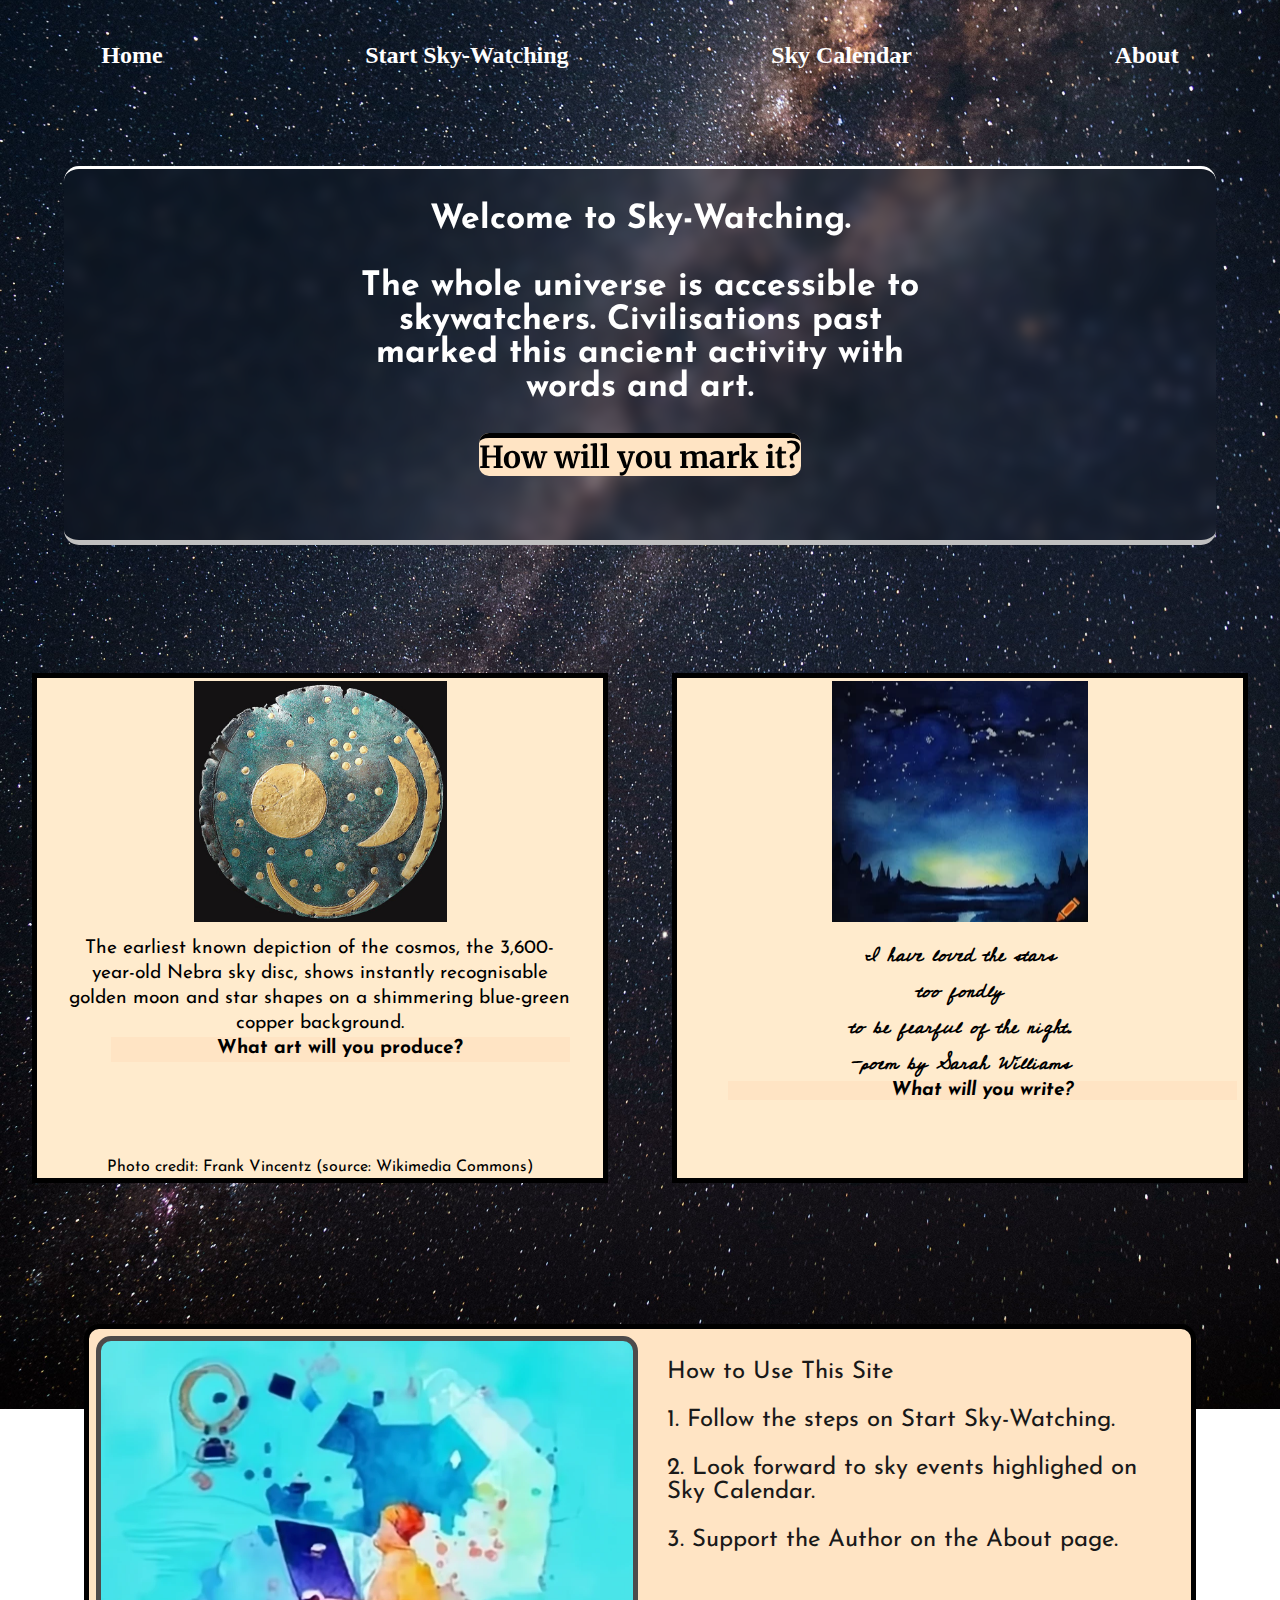
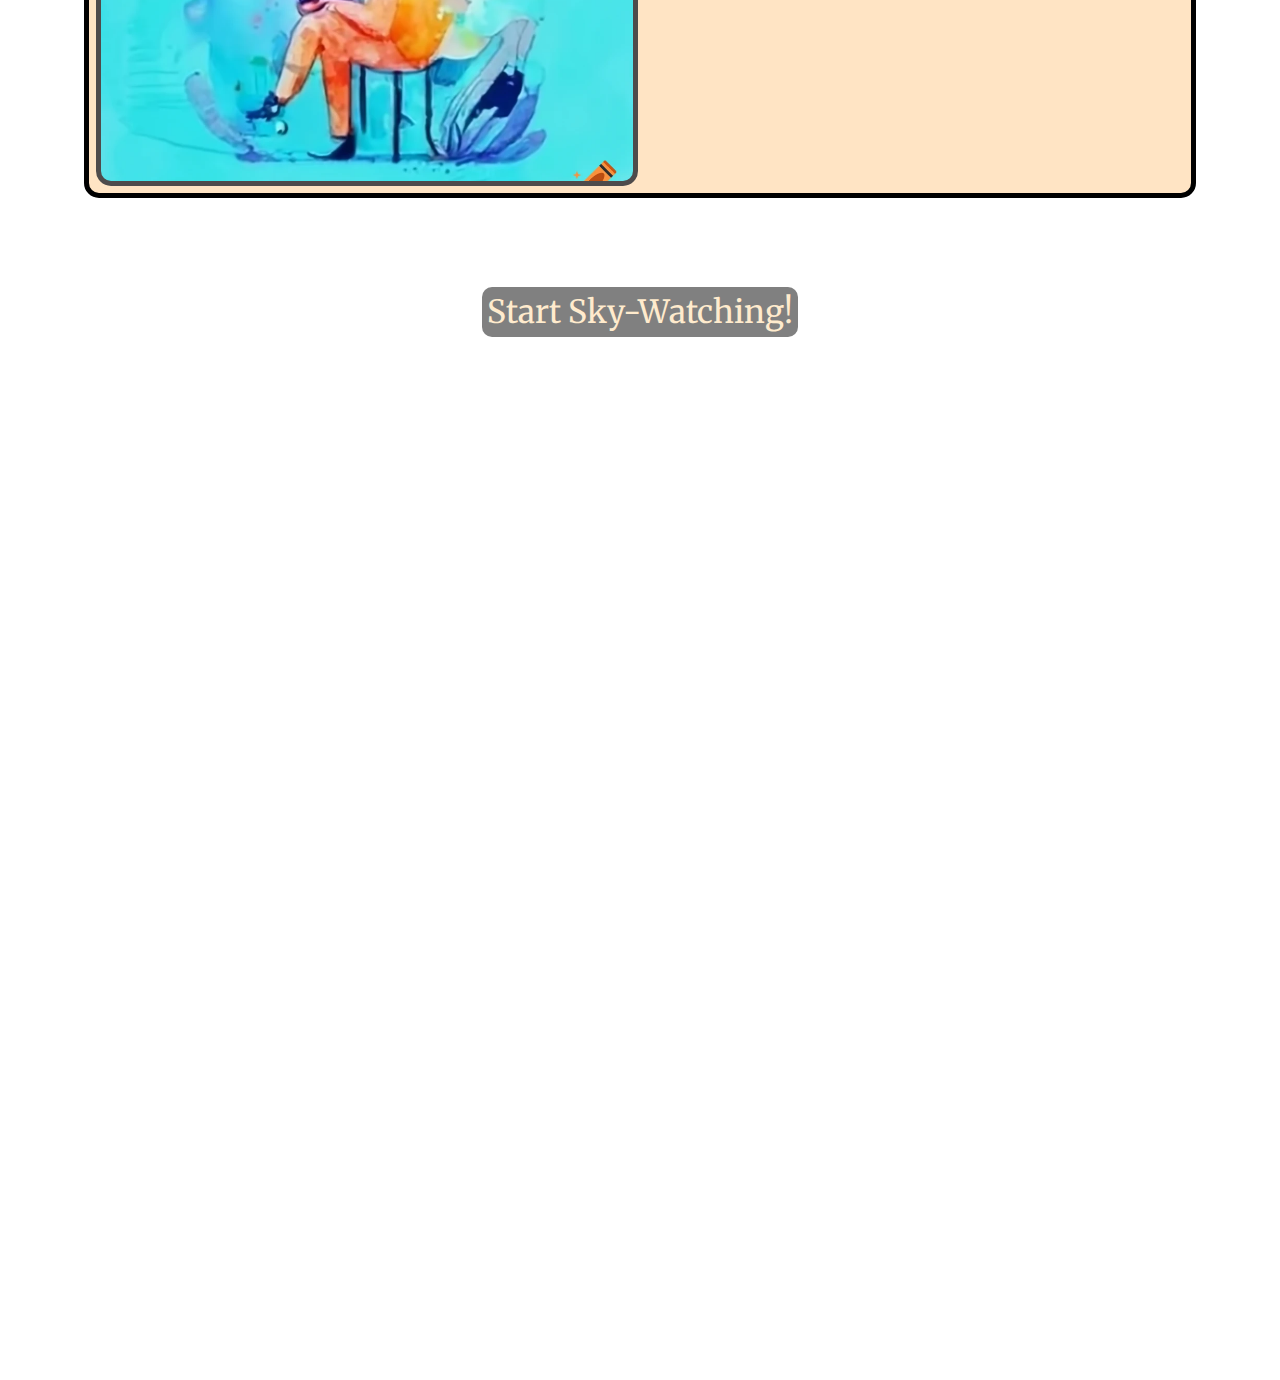
==== index.html @ 55a8a492 "Styled the homepage even further" ====
<!DOCTYPE html>
<html lang="en">
<head>
  <meta charset="utf-8">
  <meta name="viewport" content="width=device-width, initial-scale=1.0">
  <title>2559612: Start Sky-Watching</title>
  <link rel="stylesheet" href="css/styles.css">
</head>
<body id="home">
  <!-- This is the menu icon on mobile layout that can expand to the menu  -->
  <div id="menuToggler">&#8801;</div>
  <nav id="menu">
    <a href="index.html">Home</a>
    <a href="start-skywatching.html">Start Sky-Watching</a>
    <a href="sky-calendar.html">Sky Calendar</a>
    <a href="about.html">About</a>
  </nav>

  <div id="banner">
  <p id="welcome">Welcome to Sky-Watching. </p>
  <p>The whole universe is accessible to skywatchers. Civilisations past marked this 
    ancient activity with words and art. </p>
  <a id="banner_end">How will you mark it?</a>
  </div>

<div id="motivation">
  <div id="art">
    <div id="art_pic">
    </div>
    <div id="art_text">
      <a>The earliest known depiction of the cosmos, the 3,600-year-old Nebra sky disc,
         shows instantly recognisable golden moon and star shapes on a shimmering blue-green copper background.</a>
      <a id="art_motivation">What art will you produce? </a>
      <a id="art_caption">Photo credit: Frank Vincentz (source: Wikimedia Commons)</a>
    </div>
  </div>

  <div id="poem">
    <div id="poem_pic">
    </div>
    <div id="poem_text">
      <a>I have loved the stars </a>
      <a> too fondly </a>
      <a>to be fearful of the night. </a>
      <a> -poem by Sarah Williams </a>
      <a id="poem_motivation"> What will you write? </a>
    </div>
  </div>
</div>

  <div id="website_use">
    <div id="website_use_pic">
    </div>
    <div id="website_use_text">
      <p>How to Use This Site</p>
      <p>1. Follow the steps on Start Sky-Watching.</p>
      <p>2. Look forward to sky events highlighed on Sky Calendar. </p>
      <p>3. Support the Author on the About page.</p>
    </div>
  </div>

  <div id="homepage_action">
    <div id="homepage_action_box">
      <a href="start-skywatching.html">Start Sky-Watching!</a>
    </div>
  </div>

  <div class="slideshow">
    <div class="slide">
      <p>Darkly, deeply, beautifully blue - the sky. -George Byron Gordon
      </p>
    </div>
    <div class="slide">
      <p> To look at the night sky is to look into the past: we are looking at stars, 
        not as they are now, but as they were thousands, perhaps even millions of years ago.
      - Louise MacNeice </p>
    </div>
    <div class="slide">
      <p> To fly up to the sky and watch the earth is beautiful;
        to fly down to the earth and see it is even more beautiful! -Mehmet Murat Idan</p>
    </div>
  </div>
  <!-- <footer>
    <nav id="footer">
      <a>Author: N. Amin</a>
      <a href="mailto:nusa2559612@gmail.com">Email: nusa2559612@gmail.com</a>
    </nav>
  </footer> -->
  <script src="js/scripts.js"></script>
</body>

</html>
---- css/styles.css ----
@import url('https://fonts.googleapis.com/css2?family=Merriweather:ital,wght@0,300;0,400;0,700;0,900;1,300;1,400;1,700;1,900&display=swap');
@import url('https://fonts.googleapis.com/css2?family=Kode+Mono:wght@400..700&family=Merriweather:ital,wght@0,300;0,400;0,700;0,900;1,300;1,400;1,700;1,900&display=swap');
@import url('https://fonts.googleapis.com/css2?family=Cedarville+Cursive&family=Kode+Mono:wght@400..700&family=Merriweather:ital,wght@0,300;0,400;0,700;0,900;1,300;1,400;1,700;1,900&display=swap');
@import url('https://fonts.googleapis.com/css2?family=Cedarville+Cursive&family=Josefin+Sans:ital,wght@0,100..700;1,100..700&family=Kode+Mono:wght@400..700&family=Merriweather:ital,wght@0,300;0,400;0,700;0,900;1,300;1,400;1,700;1,900&display=swap');
@import url('https://fonts.googleapis.com/css2?family=Cedarville+Cursive&family=Fredoka:wght@300..700&family=Josefin+Sans:ital,wght@0,100..700;1,100..700&family=Kode+Mono:wght@400..700&family=Merriweather:ital,wght@0,300;0,400;0,700;0,900;1,300;1,400;1,700;1,900&display=swap');
/* MOBILE AND GLOBAL STYLES */

/* applies to screens smaller than 500px (first breakpoint) */
/* and above unless overwritten below */
/* Thanks to Pexels Phillippe Don and Noah Buscher for their pictures */

/* MOBILE Layout */

/* QUESTIONS: Spacing: Two spcaebars or a tab? */
/* any shortcut to indent properly? */
/* Do we need to use the API? */
/* Are there marks for user-input? */
/* Debugging: the same code one after another works */

body {
	margin: 0;
	}

#home {
	background: url('../images/pexels-philippe-donn-1257860.jpg') no-repeat center center fixed;
	opacity: 1;
	background-size: cover;
	background-position: center;
}

#start-skywatching{
	background: url('../images/noah-buscher-PSnkh76C-Z8-unsplash.jpg') no-repeat center center fixed;
	opacity: 1;
	background-size: cover;
	background-position: center;
}

#sky-calendar{
	background: url('../images/kayle-kaupanger-RdtpmPGXtA8-unsplash.jpg') no-repeat center center fixed;
	opacity: 1;
	background-size: cover;
	background-position: center;
}

#about {
	/* When the linear gradient is removed, the picture covers */
	/* background: linear-gradient(rgba(0, 0, 0, 0.7), rgba(0, 0, 0, 0.3)), url("../images/simon-abrams-k_T9Zj3SE8k-unsplash.jpg") ;	 */
	background: url('../images/simon-abrams-k_T9Zj3SE8k-unsplash.jpg') no-repeat center center fixed;
	background-repeat: no-repeat;
	background-position: center;
	background-size: cover;
	/* why is it not covering? */

}

#about-content, #sky-watching-content {
  display: flex;
  flex: 3;
  flex-direction: column;
  box-sizing: border-box;
  /* only for designing purposes */
  border: 2px solid grey;
  gap: 2em;
  width: 100%;
  margin-top: 3%;
  padding: 5%;
  color:beige;
  text-wrap: wrap;
  font-size: small;
}

#step1, #step2, #step3 {
	display: flex;
	flex-direction: column;
	width: 80%;
	height: 200px;
	margin: 0 auto;
	border: 3px solid grey;
	border-radius: 15%;
	box-sizing: border-box;
	font: 0.35rem "Merriweather", serif;
	text-align: start;
	/* why isn't the text aligning left? */
}

#step1pic, #step2pic, #step3pic {
	display: flex;
	width: 80%;
	height: 200px;
	margin: 0 auto;
	background-color: beige;
    background-size: cover; 
    background-position: bottom;
	border: 5px solid black;
	border-radius: 15%;
	box-sizing: border-box;

}

#step1pic {
	height: 60%;
	background-image: url("../images/look-at-the-sky.jpg");
}

#step2pic {
	height: 60%;
	background-image: url("../images/clouds.jpg");
}

#step3pic {
	height: 60%;
	background-position: top;
	background-image: url("../images/pexels-todd-trapani-1420440.jpg");
}



#skills {
  display: flex;
  flex-direction: column;
  width: 80%;
  height: 200px;
  margin: 0 auto;
  background-color: beige;
  background-image: linear-gradient(rgba(0, 0, 0, 0.7), rgba(0, 0, 0, 0.3)), url("../images/pexels-antoni-shkraba-4348405.jpg");
  background-size: cover; 
  background-position: center;
  border: 1px solid #ccc;
  border-radius: 15%;
  box-sizing: border-box;
}

#education {
  display: flex;
  flex-direction: column;
  width: 80%;
  height: 200px;
  margin: 0 auto;
  background-color: beige;
  background-image: url("../images/pexels-bo-ponomari-14720826.jpg");
  background-size: cover; 
  background-position: center;
  border: 1px solid #ccc;
  border-radius: 15%;
  box-sizing: border-box;
  word-break: break-all;
}

#contact {
  display: flex;
  flex-direction: column;
  width: 80%;
  height: 200px;
  margin: 0 auto;
  background-color: beige;
  background-image: linear-gradient(rgba(0, 0, 0, 0.7), rgba(0, 0, 0, 0.3)), url("../images/pexels-adrienn-1458283.jpg");
  /* background-image: url("../images/pexels-adrienn-1458283.jpg"); */
  background-size: cover;
  background-position: center;
  background-color: #ddd;
  border: 1px solid #ccc;
  border-radius: 15%;
  box-sizing: border-box;
}

#banner {
	top: 7%;
	width: 90%;
	margin: 20% auto;
	padding-bottom: 5%;
	font-family: "Josefin Sans", sans-serif;
	font-weight: 175;
	font-size: 0.5rem;
	color: white;
	text-align: center;
	opacity: 1;
	position: relative;
	box-sizing: border-box;
	border-top: 3px solid white;
	border-bottom: 5px solid silver;
	border-radius: 15px;
	backdrop-filter: blur(7px);
}

#banner a{
	font-size: 1.6rem;
	font-weight: bold;
	width: 80%;
	color:black;
	font-family: 'Merriweather', serif;
	background-color: bisque;
	box-sizing: border-box;
	border-top: 5px solid black;
	border-radius: 10px;
	text-align: center;
	vertical-align: middle;
}

#art, #poem {
	display: flex;
	flex-direction: column;
	width: 85%;
	height: 550px;
	margin: 10% auto;
	box-sizing: border-box;
	border: 5px solid black;
	border-radius: 10%;
	backdrop-filter: blur(5px);
	align-items: stretch;
	justify-content: center;
	
}

#art_pic, #poem_pic {
	display:flex;
	margin-top: 3px;
	width:100%;
	height:55%;
	background: url(../images/ancient-art.jpg);
	background-position: center;
	background-size: contain;
	background-repeat: no-repeat;
	/* why is this not working? */
	border-radius: 10px;
}

#poem_pic {
	background: url(../images/night-sky-watercolour.jpg);
	background-repeat: no-repeat;
	background-position: center;
}

#art_text {
	display:flex;
	flex-direction: column;
	width:90%;
	/* height:45%; */
	font-size: 1.5rem;
	margin: auto;
	color:bisque;
	text-align: left;
	line-height: 1.3;
	font-family: "Josefin Sans", sans-serif;	
	align-items: stretch;
	overflow-y:auto;
}

#poem_text {
	display:flex;
	flex-direction: column;
	width:90%;
	height:45%;
	margin: auto;
	color:bisque;
	font-style: italic;
	font-family: "Cedarville Cursive", cursive;
	font-weight: bolder;
	font-size: 1.75rem;
	text-align: center;
}

#art_motivation, #poem_motivation {
	background-color: bisque;
	width: 90%;
	margin: 0% 1% auto auto;
	color:black;
	font-weight:bold;
	font-family: "Josefin Sans", sans-serif;
	text-align: center;
}

#art_caption {
	font-size: smaller;
}

#website_use {
	display: flex;
	width: 85%;
	/* when using images, height should be in pixels */
	height: 450px;
	margin: 1% auto;
	box-sizing: border;
	border: 5px solid black;
	border-radius: 15px;
	background-color: bisque;
	padding: 7px;
	gap: 5px;
}

#website_use_pic {
	display:flex;
	width:50%;
	height:100%;
	background: url(../images/website-use.jpg);
	background-position: center;
	background-size: cover;
	background-repeat: no-repeat;
	box-sizing: border-box;
	border: 5px solid rgb(78, 75, 75);
	border-radius: 15px;
}

#website_use_text {
	width: 50%;
	height: 100%;
	font-family: "Josefin Sans", sans-serif;
	font-weight: light;
	color:rgb(25, 25, 25);
	font-size: 0.5rem;
	overflow: auto;
}

#homepage_action {
	display: flex;
	width: 100%;
	height: 100px;
	margin: 5% 0 0 0;
	box-sizing: border-box;
	border: 5px solid transparent;
	backdrop-filter: blur(3px);
	text-align: center;
	justify-content: center;
	justify-items: center;
	border-radius: 10px;
}

#homepage_action_box {
	justify-self: center;
	vertical-align: middle;
	height: fit-content;
	background-color: grey;
	padding: 5px;
	margin: auto;
	border-radius: 10px;
}

#homepage_action_box a {
	color:blanchedalmond;
	font-family: 'Merriweather', sans-serif;
	font-size: 2rem;
	text-decoration: double;
}




/* designing a specific element */
#menuToggler {
	position: absolute;
	top: 0.5rem;
	right: 0.5rem;
	background-color: silver;
	color: black;
	font-size: 3em;
	text-align: right;
	line-height: 1em;
	padding: 0 1rem;
	z-index: 1;
}

#menu {
	position: fixed;
    font-family: "Merriweather", serif;
	font-weight: 700;
	width: 100vw;
	height: 100vh;
	top: 0;
	display: flex;
	flex-direction: column;
	background-color: silver;
	opacity: 0;
	transform: translateX(100vw);
	cursor: pointer;
	transition: transform 0.4s, opacity 0.6s;
	z-index: 1;
}

#menu.open {
	transition: transform 0.4s, opacity 0.2s;
	transform: none;
	opacity: 1;
}

#menu a {
	font-size: 2em;
	text-decoration: none;
	padding: 0.5em 1em;
	color: black;
	text-align: center;
	flex-grow: 1;
	position: relative;
}

#menu a:hover {
	color: goldenrod;
	transform: scale(1,1);
	transition: all 0.3s ease-in-out;
}

p {
	padding: 0 1em;
	max-width: 600px;
	margin: 1em auto;
	line-height: 1em;
	font-size: 3em;
}

footer, #footer {
	display: flex;
	flex-direction: row;
	justify-content: center;
	opacity: 1;
	position: fixed;
	bottom: 0;
	left: 0;
	right: 0;
	height: 10%;
	background-color: grey;
	color: white;
	font-size: 0.7em;
	z-index: 3;
	border-radius: 50% 50% 0% 0%;
	display: flex;
}

#footer a {
	color: lightgray;
	padding: 2em;
	font-family: "Merriweather", serif;
	font-weight: 700;
	font-style: italic;
	text-align: bottom;
	font-size: large;
}

#footer a:hover {
	color: goldenrod;
	transform: scale(1,1);
	transition: all 0.3s ease-in-out;
}

/* TABLET AND DESKTOP STYLES */

@media screen and (min-width: 515px) {

   /* applies to screens wider than 514px */
  
   #about {
	  background-size: cover;
	  background-position: center;
   }

	#menuToggler {
		display: none;
	}

	#menu {
		display: flex;
		flex-direction: row;
		flex-grow: initial;
		border-radius: 20px;	
		transform: none;
		opacity: 1;
		height: auto;
		position: relative;
		gap: 0.1px;
		top: 30px;
		background: transparent;
	}	

	#menu a {
	color: white;
	padding: 1, 4;
	margin: 1, 4;
	font-family: Cochin;
	font-size: x-large;
	justify-content: center;
	text-align: center;
	}

	#banner {
	width: 90%;
	margin: 9% 5% auto;
	font-size: 0.7rem;
	font-weight: bold;
	}
	
	#banner a{
		font-size: 1.9rem;
	}

	#motivation {
		display: flex;
		flex-direction: row;
	}

	#art, #poem {
		flex-direction: column;
		border: 15px solic silver;
		border-radius: 0%;
		background-color: blanchedalmond;
		color: black;
		height: 510px;
		width: 45%;
		gap: 15px;
	}

	#art_pic, #poem_pic {
		align-items: center;
		width: 100%;
		height: 50%;
	}

	#art_text, #poem_text {
		color: black;
		width: 100%;
		height: 50%;
		justify-content: center;
		font-size: 1.2rem;
		/* how do I get the text to be centered when screen max size? */
	}

	#art_text {
		width: 90%;
		text-align: center;
	}

	#art_motivation{
		width: 90%;
	}

	#about-content, #sky-watching-content {
		display: flex;
		flex: 3;
		flex-direction: row;
		box-sizing: border-box;
		border: 1px solid white;
		justify-content: center;
		gap: 3%;
		width: 100%;
		margin-top: 30%;
		padding: 5%;
	}
	
	#skills {
	  flex-direction: row;
	  width: 30%;
	}
	
	#education {
	  flex-direction: row;
	  width: 30%;
	}
	
	#contact {
	  flex-direction: row;
	  width: 30%;
	}

}


.slideshow {
	width: 90%;
	height: 250px;
	/* top bottom right left */
	margin: 30% auto;
	overflow: hidden;
	position: relative;
	box-sizing: border-box;
	border: 5px solid white;
	font-family: "Merriweather", serif;
	font-size:0.6em;
	color:bisque;
	font-style: italic;
	text-align: center;
	backdrop-filter: blur(1px);
  }
  
  .slide {
	width: 100%;
	height: 100%;
	position: absolute;
	animation: slideShow 12s infinite;
	opacity: 0;
	box-sizing: border-box;
	border: 1px solid white;

  }
  
  .slide:nth-child(1) {
	animation-delay: 0s;
  }
  
  .slide:nth-child(2) {
	animation-delay: 4s;
  }
  
  .slide:nth-child(3) {
	animation-delay: 8s;
  }

  .slide:nth-child(4) {
	animation-delay: 12s;
  }
  
  @keyframes slideShow {
	0% { opacity: 0; }
	8% { opacity: 1; }
	33% { opacity: 1; }
	41% { opacity: 0; }
	100% { opacity: 0; }
  }
  
  button {
	margin: 10px;
	padding: 10px;
	font-size: 16px;
  }
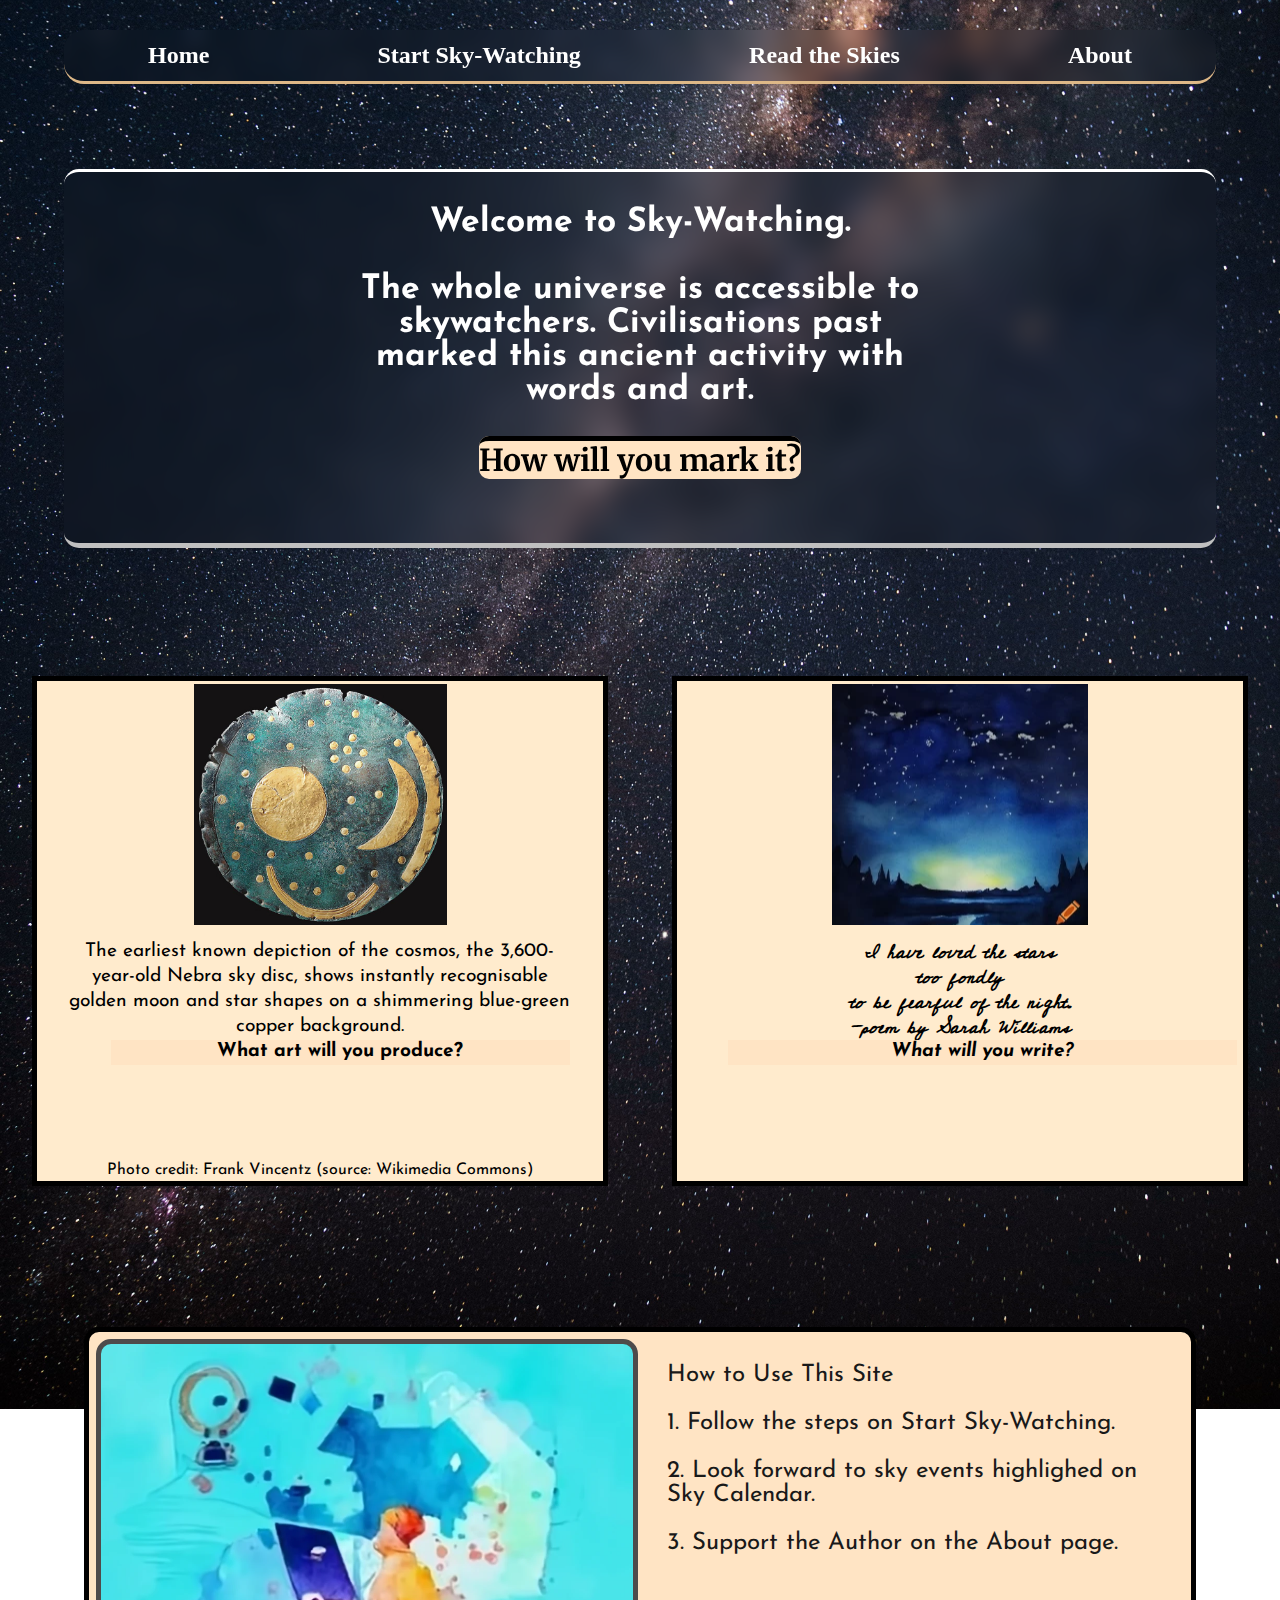
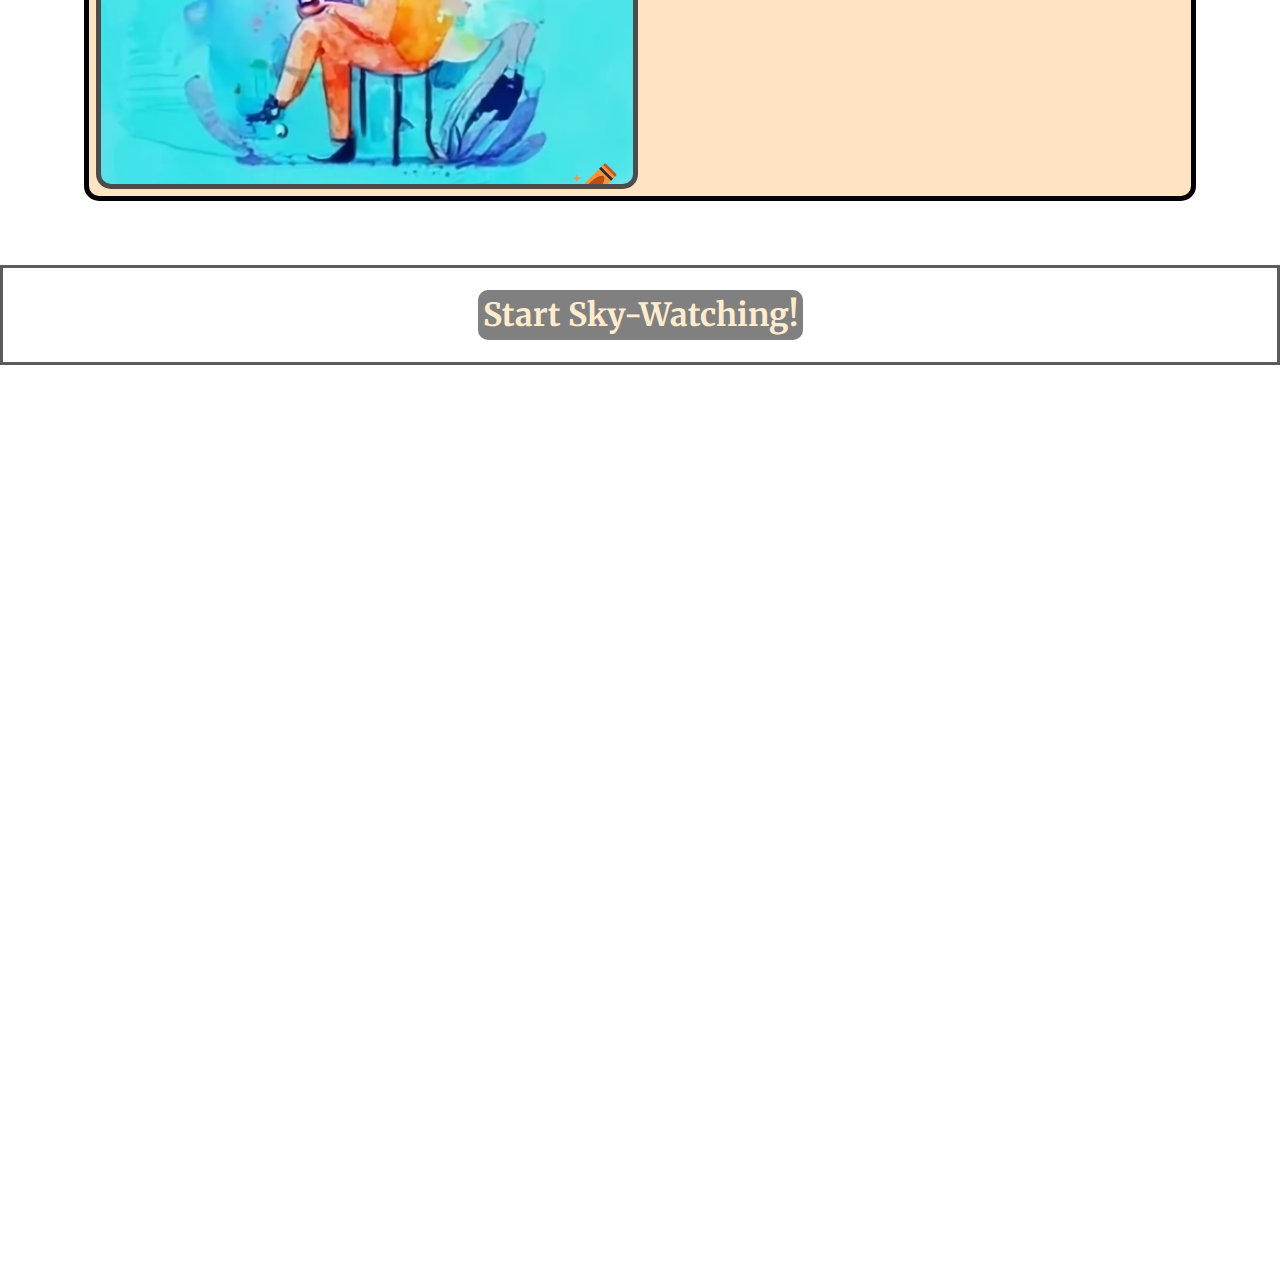
==== commit 0d71b276: "Corrected slideshows, changed page name" ====
--- a/index.html
+++ b/index.html
@@ -11,8 +11,8 @@
   <div id="menuToggler">&#8801;</div>
   <nav id="menu">
     <a href="index.html">Home</a>
-    <a href="start-skywatching.html">Start Sky-Watching</a>
-    <a href="sky-calendar.html">Sky Calendar</a>
+    <a href="start_skywatching.html">Start Sky-Watching</a>
+    <a href="read_the_skies.html">Read the Skies</a>
     <a href="about.html">About</a>
   </nav>
 
@@ -61,7 +61,7 @@
 
   <div id="homepage_action">
     <div id="homepage_action_box">
-      <a href="start-skywatching.html">Start Sky-Watching!</a>
+      <a href="start_skywatching.html">Start Sky-Watching!</a>
     </div>
   </div>
 
--- a/css/styles.css
+++ b/css/styles.css
@@ -7,12 +7,10 @@
 
 /* applies to screens smaller than 500px (first breakpoint) */
 /* and above unless overwritten below */
-/* Thanks to Pexels Phillippe Don and Noah Buscher for their pictures */
+/* Thanks to Pexels Phillippe Don and Noah Buscher for their pictures . . . and more */
 
 /* MOBILE Layout */
 
-/* QUESTIONS: Spacing: Two spcaebars or a tab? */
-/* any shortcut to indent properly? */
 /* Do we need to use the API? */
 /* Are there marks for user-input? */
 /* Debugging: the same code one after another works */
@@ -28,15 +26,15 @@
 	background-position: center;
 }
 
-#start-skywatching{
+#start_skywatching{
 	background: url('../images/noah-buscher-PSnkh76C-Z8-unsplash.jpg') no-repeat center center fixed;
 	opacity: 1;
 	background-size: cover;
 	background-position: center;
 }
 
-#sky-calendar{
-	background: url('../images/kayle-kaupanger-RdtpmPGXtA8-unsplash.jpg') no-repeat center center fixed;
+#read_the_skies{
+	background: url('../images/noah-buscher-PSnkh76C-Z8-unsplash.jpg') no-repeat center center fixed;
 	opacity: 1;
 	background-size: cover;
 	background-position: center;
@@ -69,98 +67,54 @@
   font-size: small;
 }
 
-#step1, #step2, #step3 {
+#art, #poem, #step_1, #step_2, #step_3 {
 	display: flex;
 	flex-direction: column;
+	width: 85%;
+	height: 550px;
+	margin: 10% auto;
+	box-sizing: border-box;
+	border: 5px solid black;
+	border-radius: 0%;
+	backdrop-filter: blur(5px);
+	align-items: stretch;
+	justify-content: center;
+}
+
+#art, #poem {
+	background-color: bisque;
+}
+
+#step_1, #step_2, #step_3 {
+	/* background-color: 	rgb(56, 83, 93); */
+	backdrop-filter: blur(7px);
+}
+
+#step_1_pic, #step_2_pic, #step_3_pic {
+	display: flex;
 	width: 80%;
 	height: 200px;
-	margin: 0 auto;
-	border: 3px solid grey;
-	border-radius: 15%;
-	box-sizing: border-box;
-	font: 0.35rem "Merriweather", serif;
-	text-align: start;
-	/* why isn't the text aligning left? */
-}
-
-#step1pic, #step2pic, #step3pic {
-	display: flex;
-	width: 80%;
-	height: 200px;
-	margin: 0 auto;
+	margin: auto;
+	/* in case image does not load */
 	background-color: beige;
     background-size: cover; 
-    background-position: bottom;
+	background-repeat: no-repeat;
 	border: 5px solid black;
 	border-radius: 15%;
 	box-sizing: border-box;
-
-}
-
-#step1pic {
-	height: 60%;
+	background-position: top;
+}
+
+#step_1_pic {
 	background-image: url("../images/look-at-the-sky.jpg");
 }
 
-#step2pic {
-	height: 60%;
+#step_2_pic {
 	background-image: url("../images/clouds.jpg");
 }
 
-#step3pic {
-	height: 60%;
-	background-position: top;
+#step_3_pic {
 	background-image: url("../images/pexels-todd-trapani-1420440.jpg");
-}
-
-
-
-#skills {
-  display: flex;
-  flex-direction: column;
-  width: 80%;
-  height: 200px;
-  margin: 0 auto;
-  background-color: beige;
-  background-image: linear-gradient(rgba(0, 0, 0, 0.7), rgba(0, 0, 0, 0.3)), url("../images/pexels-antoni-shkraba-4348405.jpg");
-  background-size: cover; 
-  background-position: center;
-  border: 1px solid #ccc;
-  border-radius: 15%;
-  box-sizing: border-box;
-}
-
-#education {
-  display: flex;
-  flex-direction: column;
-  width: 80%;
-  height: 200px;
-  margin: 0 auto;
-  background-color: beige;
-  background-image: url("../images/pexels-bo-ponomari-14720826.jpg");
-  background-size: cover; 
-  background-position: center;
-  border: 1px solid #ccc;
-  border-radius: 15%;
-  box-sizing: border-box;
-  word-break: break-all;
-}
-
-#contact {
-  display: flex;
-  flex-direction: column;
-  width: 80%;
-  height: 200px;
-  margin: 0 auto;
-  background-color: beige;
-  background-image: linear-gradient(rgba(0, 0, 0, 0.7), rgba(0, 0, 0, 0.3)), url("../images/pexels-adrienn-1458283.jpg");
-  /* background-image: url("../images/pexels-adrienn-1458283.jpg"); */
-  background-size: cover;
-  background-position: center;
-  background-color: #ddd;
-  border: 1px solid #ccc;
-  border-radius: 15%;
-  box-sizing: border-box;
 }
 
 #banner {
@@ -179,7 +133,7 @@
 	border-top: 3px solid white;
 	border-bottom: 5px solid silver;
 	border-radius: 15px;
-	backdrop-filter: blur(7px);
+	backdrop-filter: blur(13px);
 }
 
 #banner a{
@@ -196,26 +150,11 @@
 	vertical-align: middle;
 }
 
-#art, #poem {
-	display: flex;
-	flex-direction: column;
-	width: 85%;
-	height: 550px;
-	margin: 10% auto;
-	box-sizing: border-box;
-	border: 5px solid black;
-	border-radius: 10%;
-	backdrop-filter: blur(5px);
-	align-items: stretch;
-	justify-content: center;
-	
-}
-
 #art_pic, #poem_pic {
 	display:flex;
 	margin-top: 3px;
 	width:100%;
-	height:55%;
+	height:200px;
 	background: url(../images/ancient-art.jpg);
 	background-position: center;
 	background-size: contain;
@@ -230,34 +169,32 @@
 	background-position: center;
 }
 
-#art_text {
+#art_text, #poem_text {
 	display:flex;
 	flex-direction: column;
-	width:90%;
-	/* height:45%; */
-	font-size: 1.5rem;
+	width:90%;	
 	margin: auto;
-	color:bisque;
+	color:black;
 	text-align: left;
 	line-height: 1.3;
-	font-family: "Josefin Sans", sans-serif;	
+	text-align: center;
 	align-items: stretch;
 	overflow-y:auto;
 }
 
+#art_text {
+	font-family: "Josefin Sans", sans-serif;	
+	font-size: 1.5rem;
+}
+
 #poem_text {
-	display:flex;
-	flex-direction: column;
-	width:90%;
-	height:45%;
-	margin: auto;
-	color:bisque;
+	font-family: "Cedarville Cursive", cursive;
+	height: 45%;
 	font-style: italic;
-	font-family: "Cedarville Cursive", cursive;
 	font-weight: bolder;
 	font-size: 1.75rem;
-	text-align: center;
-}
+}
+
 
 #art_motivation, #poem_motivation {
 	background-color: bisque;
@@ -271,6 +208,12 @@
 
 #art_caption {
 	font-size: smaller;
+}
+
+#step_1_text, #step_2_text, #step_3_text {
+	font-family: 'Josefin Sans', sans-serif;
+	font-size: 0.7rem;
+	font-weight: 179;
 }
 
 #website_use {
@@ -316,12 +259,12 @@
 	height: 100px;
 	margin: 5% 0 0 0;
 	box-sizing: border-box;
-	border: 5px solid transparent;
+	border: 3px solid rgb(94, 90, 90);
 	backdrop-filter: blur(3px);
 	text-align: center;
 	justify-content: center;
 	justify-items: center;
-	border-radius: 10px;
+	border-radius: 0px;
 }
 
 #homepage_action_box {
@@ -338,7 +281,15 @@
 	color:blanchedalmond;
 	font-family: 'Merriweather', sans-serif;
 	font-size: 2rem;
+    font-weight: bolder;
 	text-decoration: double;
+}
+
+#homepage_action_box a:hover {
+	-webkit-text-stroke: 2px black;
+	-webkit-text-fill-color: blanchedalmond;
+	transform: scale(1,2);
+	transition: all 0.3s ease-in-out;
 }
 
 
@@ -439,16 +390,262 @@
 	transition: all 0.3s ease-in-out;
 }
 
+#skills, #education, #contact {
+	display: flex;
+	flex-direction: column;
+	width: 80%;
+	height: 200px;
+	margin: 0 auto;
+	background-color: beige;
+	background-size: cover; 
+	background-position: center;
+	border: 1px solid #ccc;
+	border-radius: 15%;
+	box-sizing: border-box;
+	word-break: break-all;
+  }
+  
+  #skills {
+	  background-image: linear-gradient(rgba(0, 0, 0, 0.7), rgba(0, 0, 0, 0.3)), url("../images/pexels-antoni-shkraba-4348405.jpg");
+  }
+  
+  #education {
+	  background-image: url("../images/pexels-bo-ponomari-14720826.jpg");
+  }
+  
+  #contact {
+	background-image: linear-gradient(rgba(0, 0, 0, 0.7), rgba(0, 0, 0, 0.3)), url("../images/pexels-adrienn-1458283.jpg");
+	/* background-image: url("../images/pexels-adrienn-1458283.jpg"); */
+  }
+
+
+ .mySwiper {
+	min-width:100vh;
+	display: flex;
+	height: auto;
+	align-items: center;
+	justify-content: center;
+ }
+
+ .mySwiper p{
+	font-size: small;
+ }
+
+ .swiper-slide {
+	height: auto;
+	background: white;
+	border: 4px solid pink;
+	margin-bottom: 10px;
+	border-radius: 20px;
+	position: relative;
+ }
+
+ .swiper-content {
+	font-size: 30px;
+	color: white;
+	background: url(../images/ancient-art.jpg);
+ }
+
+
+
+/*  read the skies slideshows */
+
+#read_the_skies_slideshows {
+	display: flex;
+	flex: 2;
+	flex-direction: column;
+	height: auto;
+	box-sizing: border-box;
+	border: 1px solid white;
+	justify-content: center;
+	column-gap: 5px;
+	width: 100%;
+	margin-top: 0;
+	padding: 1%;
+}
+ .slideshow1-container, .slideshow2-container {
+	display: flex;
+	width: 80%;
+	padding-top: 15%;
+	min-height: 400px;
+	height:fit-content;
+	position: relative;
+	margin: auto;
+	top: 10vh;
+  }
+
+  .slideshow_img:hover {
+    z-index: 3;
+  }
+
+
+	/* make sure the nearest container is referenced */
+  .slideshow_img {
+	height: 100%;
+	width: 100%; 
+	object-fit: cover;
+	top: 0px;
+	position: absolute;
+	box-sizing: border-box;
+	border-radius: 15px;
+	border-top: 7px solid white;
+	border-bottom: 3px solid silver;
+	z-index: 1;
+  }
+
+  .mySlides, .mySlides2 {
+	display: none;
+	width: 100%;
+	}
+
+  .mySlides2 p{ 
+	font-size: small;
+	vertical-align: middle;}
+
+
+    /* Next & previous buttons */
+  .prev1, .next1, .prev2, .next2 {
+	cursor: pointer;
+	position: absolute;
+	top: 50%;
+	width: auto;
+	padding: 16px;
+	margin-top: -22px;
+	color: white;
+	font-weight: bold;
+	font-size: 18px;
+	transition: 0.6s ease;
+	border-radius: 0 3px 3px 0;
+	user-select: none;
+	z-index: 3;
+  }
+  
+  
+  /* Position the "next button" to the right */
+  .next1, .next2 {
+	right: 0;
+	border-radius: 3px 0 0 3px;
+  }
+  
+  /* On hover, add a black background color with a little bit see-through */
+  .prev1:hover, .prev2:hover, .next1:hover, .next2:hover {
+	background-color: rgba(0,0,0,0.8);
+  }
+  
+
+  .slideshow1_titletext, .slideshow2_titletext, .slideshow1_text, .slideshow2_text, .slideshow1_intro, .slideshow2_intro {
+	padding: 8px 12px;
+	position: absolute;
+	text-align: center;
+	font-family: 'Merriweather', serif;
+	text-align: left;
+	z-index: 2;
+	opacity: 1;
+  }
+
+  .slideshow1_titletext, .slideshow2_titletext, .slideshow1_intro, .slideshow2_intro {
+	width: 100%;
+  }
+
+  .slideshow1_text, .slideshow2_text {
+	width: auto;
+  }
+
+  .slideshow1_titletext, .slideshow2_titletext {
+	box-sizing: border-box;
+	backdrop-filter: blur(10px);
+
+  }
+
+  .slideshow1_text, .slideshow2_text {
+	box-sizing: border-box;
+	backdrop-filter: blur(10px);
+	text-wrap: balance;
+	bottom: 11px;
+	font-size: 17px;
+	font-style: italic;
+	font-weight: bold;
+  }
+
+  .slideshow1_text {
+	color: white;
+  }
+
+  .slideshow2_text {
+	color: black;
+  }
+
+  .slideshow1_intro, .slideshow2_intro {
+	text-align: center;
+	top: 40%;
+	font-weight: 100;
+	margin:auto;
+	font-size: 40px;
+  }
+
+  .slideshow2_intro {
+	color: black;
+	font-weight: bold;
+	box-sizing: border-box;
+	backdrop-filter: blur(10px);
+	text-wrap: balance;
+  }
+
+  .slideshow1_intro {
+	color: white;
+  }
+
+  .slideshow1_titletext, .slideshow2_titletext{
+	color: #f2f2f2;
+	text-align: center;
+	font-weight: 100;
+	top: 8px;
+	font-size: 30px;
+  }
+  
+  /* Number text (1/3 etc) */
+  .numbertext1, .numbertext2 {
+	font-size: 15px;
+	padding: 12px 12px;
+	position: absolute;
+	top: 0;
+	z-index: 3;
+  }
+
+  .numbertext1 {
+	color: white;
+  }
+
+  .numbertext2 {
+	color: black;
+  }
+
+  /* Fading animation */
+  .fade {
+	animation-name: fade;
+	animation-duration: 1.5s;
+  }
+  
+  @keyframes fade {
+	from {opacity: .4} 
+	to {opacity: 1}
+  }
+  
+
+
+
+
+
 /* TABLET AND DESKTOP STYLES */
 
 @media screen and (min-width: 515px) {
 
    /* applies to screens wider than 514px */
   
-   #about {
+    #about {
 	  background-size: cover;
 	  background-position: center;
-   }
+    }
 
 	#menuToggler {
 		display: none;
@@ -465,7 +662,12 @@
 		position: relative;
 		gap: 0.1px;
 		top: 30px;
+		box-sizing: border-box;
+		border-bottom: 3px solid burlywood;
 		background: transparent;
+		backdrop-filter: blur(10px);
+		width: 90%;
+		margin: auto;
 	}	
 
 	#menu a {
@@ -529,6 +731,37 @@
 		width: 90%;
 	}
 
+	/* read the skies page */
+
+	#read_the_skies_slideshows {
+		display: flex;
+		flex: 2;
+		flex-direction: row;
+		height: auto;
+		box-sizing: border-box;
+		border: 1px solid white;
+		justify-content: center;
+		row-gap: 2.5%;
+		width: 100%;
+		margin-top: 0;
+		padding: 1%;
+	}
+
+
+	.slideshow1_intro, .slideshow2_intro {
+		font-size: 60px;
+	}
+
+
+	.slideshow1_titletext, .slideshow2_titletext {
+		font-size: 40px;
+		top: 7%;
+	}
+
+	.slideshow1_text, .slideshow2_text {
+		font-size: 20px;
+	}
+
 	#about-content, #sky-watching-content {
 		display: flex;
 		flex: 3;
@@ -538,7 +771,7 @@
 		justify-content: center;
 		gap: 3%;
 		width: 100%;
-		margin-top: 30%;
+		margin-top: 00%;
 		padding: 5%;
 	}
 	
@@ -560,7 +793,7 @@
 }
 
 
-.slideshow {
+.slideshow1 {
 	width: 90%;
 	height: 250px;
 	/* top bottom right left */
@@ -581,7 +814,7 @@
 	width: 100%;
 	height: 100%;
 	position: absolute;
-	animation: slideShow 12s infinite;
+	animation: slideshow1 12s infinite;
 	opacity: 0;
 	box-sizing: border-box;
 	border: 1px solid white;
@@ -604,7 +837,7 @@
 	animation-delay: 12s;
   }
   
-  @keyframes slideShow {
+  @keyframes slideshow1 {
 	0% { opacity: 0; }
 	8% { opacity: 1; }
 	33% { opacity: 1; }
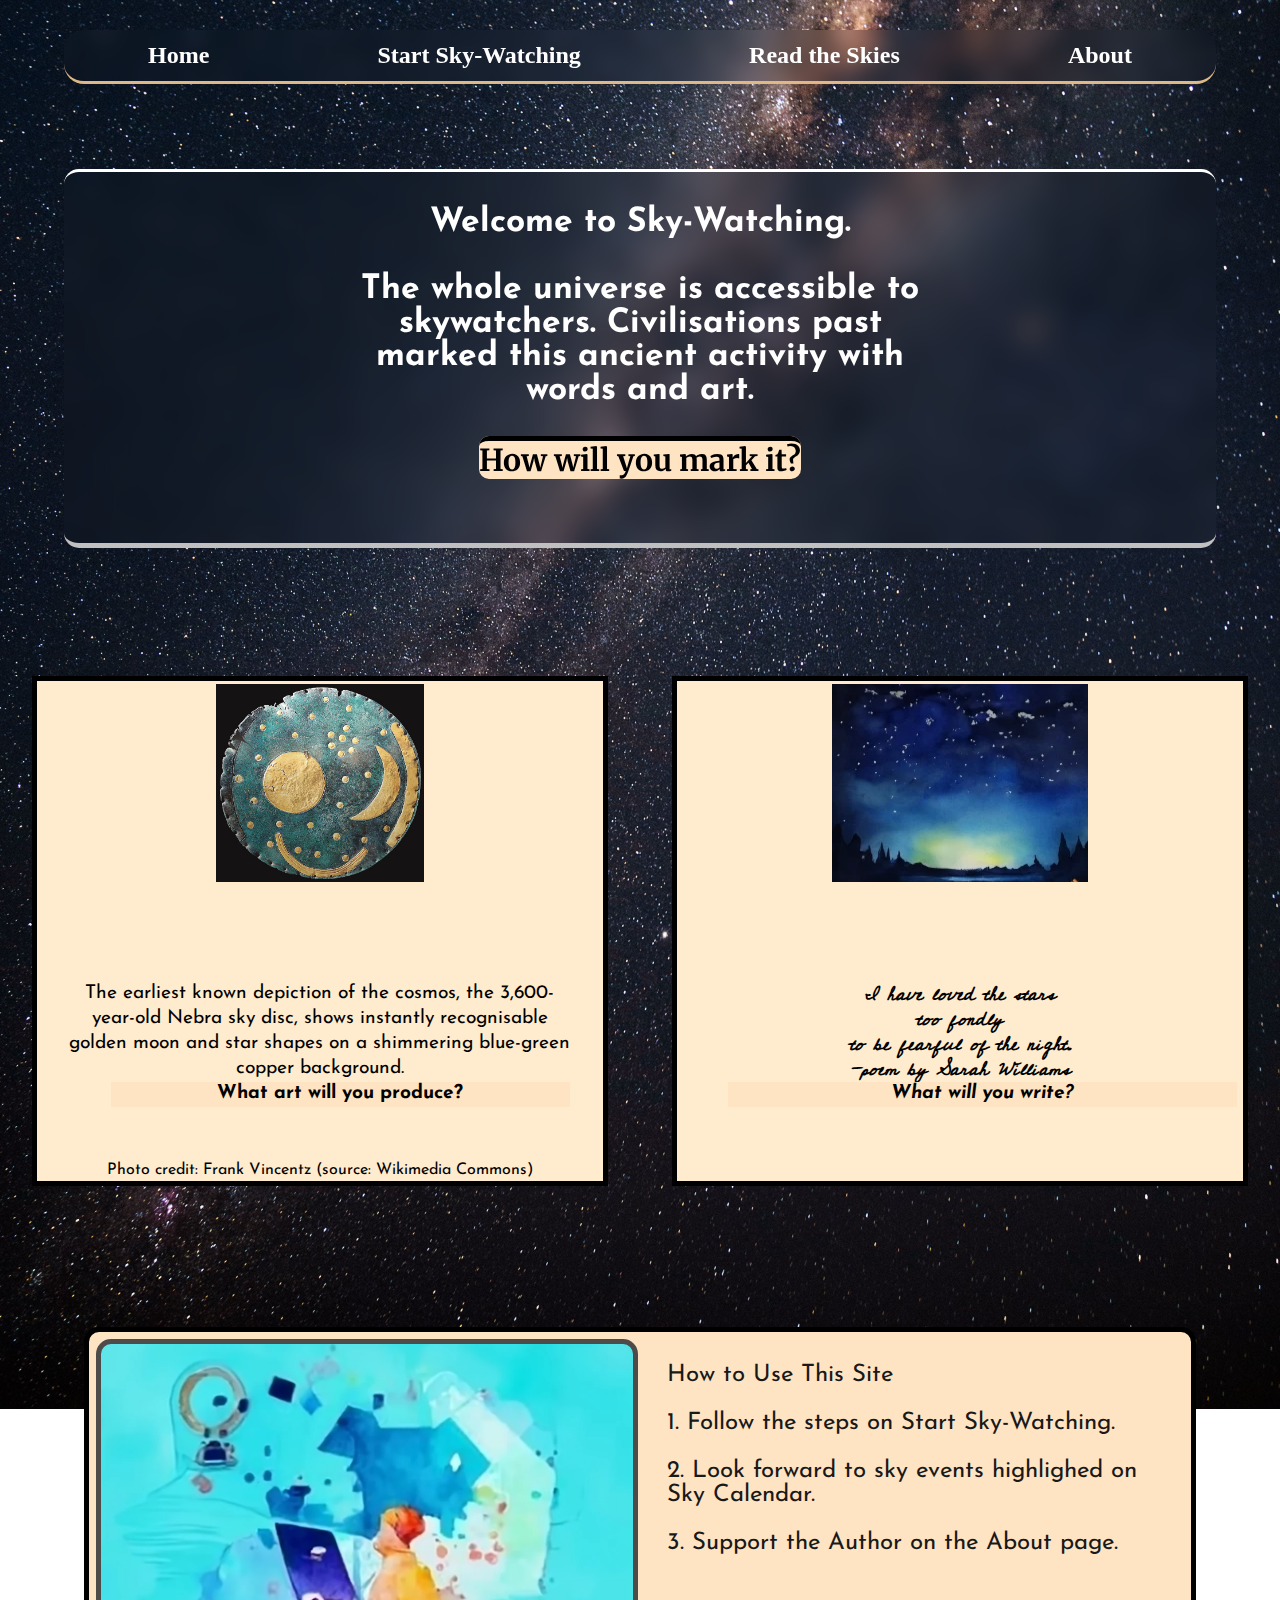
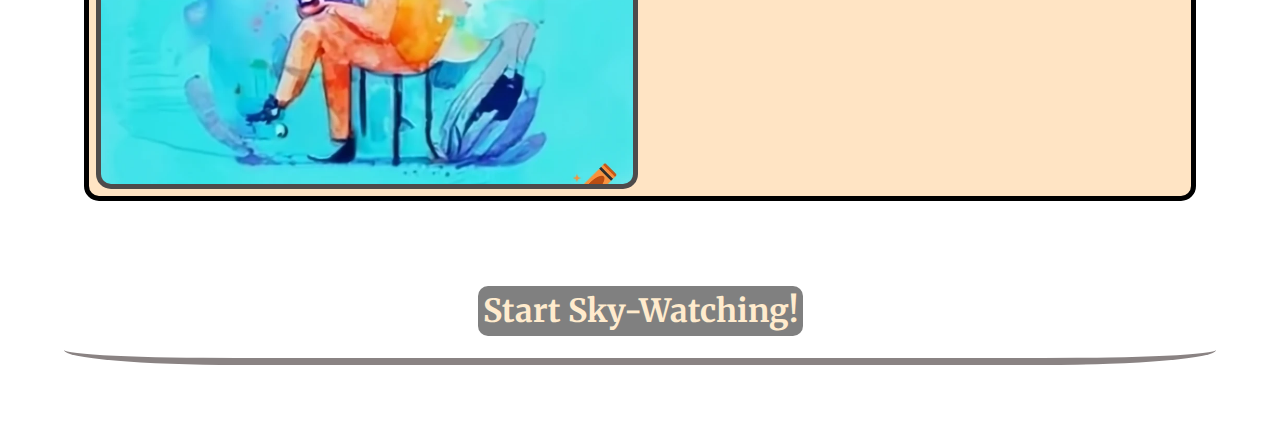
==== commit 8971da08: "Making code more consistent" ====
--- a/index.html
+++ b/index.html
@@ -65,21 +65,6 @@
     </div>
   </div>
 
-  <div class="slideshow">
-    <div class="slide">
-      <p>Darkly, deeply, beautifully blue - the sky. -George Byron Gordon
-      </p>
-    </div>
-    <div class="slide">
-      <p> To look at the night sky is to look into the past: we are looking at stars, 
-        not as they are now, but as they were thousands, perhaps even millions of years ago.
-      - Louise MacNeice </p>
-    </div>
-    <div class="slide">
-      <p> To fly up to the sky and watch the earth is beautiful;
-        to fly down to the earth and see it is even more beautiful! -Mehmet Murat Idan</p>
-    </div>
-  </div>
   <!-- <footer>
     <nav id="footer">
       <a>Author: N. Amin</a>
--- a/css/styles.css
+++ b/css/styles.css
@@ -255,17 +255,20 @@
 
 #homepage_action {
 	display: flex;
-	width: 100%;
+	width: 90%;
+	bottom: 3%;
 	height: 100px;
-	margin: 5% 0 0 0;
-	box-sizing: border-box;
-	border: 3px solid rgb(94, 90, 90);
+	margin: 5% auto 5% auto;
+	box-sizing: border-box;
+	border-bottom: 7px solid rgb(138, 131, 131);
 	backdrop-filter: blur(3px);
 	text-align: center;
 	justify-content: center;
 	justify-items: center;
-	border-radius: 0px;
-}
+	border-radius: 15%;
+}
+
+/* rgb(94, 90, 90); */
 
 #homepage_action_box {
 	justify-self: center;
@@ -286,7 +289,7 @@
 }
 
 #homepage_action_box a:hover {
-	-webkit-text-stroke: 2px black;
+	-webkit-text-stroke: 2px grey;
 	-webkit-text-fill-color: blanchedalmond;
 	transform: scale(1,2);
 	transition: all 0.3s ease-in-out;
@@ -446,10 +449,7 @@
 	background: url(../images/ancient-art.jpg);
  }
 
-
-
 /*  read the skies slideshows */
-
 #read_the_skies_slideshows {
 	display: flex;
 	flex: 2;
@@ -463,7 +463,8 @@
 	margin-top: 0;
 	padding: 1%;
 }
- .slideshow1-container, .slideshow2-container {
+
+ .slideshow31_container, .slideshow32_container {
 	display: flex;
 	width: 80%;
 	padding-top: 15%;
@@ -474,37 +475,18 @@
 	top: 10vh;
   }
 
-  .slideshow_img:hover {
-    z-index: 3;
-  }
-
-
-	/* make sure the nearest container is referenced */
-  .slideshow_img {
-	height: 100%;
-	width: 100%; 
-	object-fit: cover;
-	top: 0px;
-	position: absolute;
-	box-sizing: border-box;
-	border-radius: 15px;
-	border-top: 7px solid white;
-	border-bottom: 3px solid silver;
-	z-index: 1;
-  }
-
-  .mySlides, .mySlides2 {
+  .mySlides31, .mySlides32 {
 	display: none;
 	width: 100%;
 	}
 
-  .mySlides2 p{ 
+  .mySlides32 p{ 
 	font-size: small;
 	vertical-align: middle;}
 
 
     /* Next & previous buttons */
-  .prev1, .next1, .prev2, .next2 {
+  .prev31, .next31, .prev32, .next32 {
 	cursor: pointer;
 	position: absolute;
 	top: 50%;
@@ -520,20 +502,38 @@
 	z-index: 3;
   }
   
-  
   /* Position the "next button" to the right */
-  .next1, .next2 {
+  .next31, .next32 {
 	right: 0;
 	border-radius: 3px 0 0 3px;
   }
   
   /* On hover, add a black background color with a little bit see-through */
-  .prev1:hover, .prev2:hover, .next1:hover, .next2:hover {
+  .prev31:hover, .prev32:hover, .next31:hover, .next32:hover {
 	background-color: rgba(0,0,0,0.8);
   }
   
 
-  .slideshow1_titletext, .slideshow2_titletext, .slideshow1_text, .slideshow2_text, .slideshow1_intro, .slideshow2_intro {
+  .slideshow31_img:hover, .slideshow32_img:hover {
+    z-index: 3;
+  }
+
+
+	/* make sure the nearest container is referenced */
+  .slideshow31_img, .slideshow32_img {
+	height: 100%;
+	width: 100%; 
+	object-fit: cover;
+	top: 0px;
+	position: absolute;
+	box-sizing: border-box;
+	border-radius: 15px;
+	border-top: 7px solid white;
+	border-bottom: 3px solid silver;
+	z-index: 1;
+  }
+
+  .slideshow31_intro, .slideshow32_intro, .slideshow31_titletext, .slideshow32_titletext, .slideshow31_text, .slideshow32_text {
 	padding: 8px 12px;
 	position: absolute;
 	text-align: center;
@@ -543,21 +543,12 @@
 	opacity: 1;
   }
 
-  .slideshow1_titletext, .slideshow2_titletext, .slideshow1_intro, .slideshow2_intro {
+  .slideshow31_titletext, .slideshow32_titletext, .slideshow31_intro, .slideshow32_intro {
 	width: 100%;
   }
 
-  .slideshow1_text, .slideshow2_text {
+  .slideshow31_text, .slideshow32_text {
 	width: auto;
-  }
-
-  .slideshow1_titletext, .slideshow2_titletext {
-	box-sizing: border-box;
-	backdrop-filter: blur(10px);
-
-  }
-
-  .slideshow1_text, .slideshow2_text {
 	box-sizing: border-box;
 	backdrop-filter: blur(10px);
 	text-wrap: balance;
@@ -567,15 +558,25 @@
 	font-weight: bold;
   }
 
-  .slideshow1_text {
+  .slideshow31_text {
 	color: white;
   }
 
-  .slideshow2_text {
+  .slideshow32_text {
 	color: black;
   }
 
-  .slideshow1_intro, .slideshow2_intro {
+  .slideshow31_titletext, .slideshow32_titletext {
+	box-sizing: border-box;
+	backdrop-filter: blur(10px);
+	color: #f2f2f2;
+	text-align: center;
+	font-weight: 100;
+	top: 8px;
+	font-size: 30px;
+  }
+
+  .slideshow31_intro, .slideshow32_intro {
 	text-align: center;
 	top: 40%;
 	font-weight: 100;
@@ -583,7 +584,7 @@
 	font-size: 40px;
   }
 
-  .slideshow2_intro {
+  .slideshow32_intro {
 	color: black;
 	font-weight: bold;
 	box-sizing: border-box;
@@ -591,20 +592,12 @@
 	text-wrap: balance;
   }
 
-  .slideshow1_intro {
+  .slideshow31_intro {
 	color: white;
   }
-
-  .slideshow1_titletext, .slideshow2_titletext{
-	color: #f2f2f2;
-	text-align: center;
-	font-weight: 100;
-	top: 8px;
-	font-size: 30px;
-  }
   
   /* Number text (1/3 etc) */
-  .numbertext1, .numbertext2 {
+  .numbertext31, .numbertext32 {
 	font-size: 15px;
 	padding: 12px 12px;
 	position: absolute;
@@ -612,11 +605,11 @@
 	z-index: 3;
   }
 
-  .numbertext1 {
+  .numbertext31 {
 	color: white;
   }
 
-  .numbertext2 {
+  .numbertext32 {
 	color: black;
   }
 
@@ -715,6 +708,7 @@
 
 	#art_text, #poem_text {
 		color: black;
+		padding-top: 15%;
 		width: 100%;
 		height: 50%;
 		justify-content: center;
@@ -748,17 +742,17 @@
 	}
 
 
-	.slideshow1_intro, .slideshow2_intro {
+	.slideshow31_intro, .slideshow32_intro {
 		font-size: 60px;
 	}
 
 
-	.slideshow1_titletext, .slideshow2_titletext {
+	.slideshow31_titletext, .slideshow32_titletext {
 		font-size: 40px;
 		top: 7%;
 	}
 
-	.slideshow1_text, .slideshow2_text {
+	.slideshow31_text, .slideshow32_text {
 		font-size: 20px;
 	}
 
@@ -793,7 +787,7 @@
 }
 
 
-.slideshow1 {
+.slideshow21_container {
 	width: 90%;
 	height: 250px;
 	/* top bottom right left */
@@ -820,33 +814,4 @@
 	border: 1px solid white;
 
   }
-  
-  .slide:nth-child(1) {
-	animation-delay: 0s;
-  }
-  
-  .slide:nth-child(2) {
-	animation-delay: 4s;
-  }
-  
-  .slide:nth-child(3) {
-	animation-delay: 8s;
-  }
-
-  .slide:nth-child(4) {
-	animation-delay: 12s;
-  }
-  
-  @keyframes slideshow1 {
-	0% { opacity: 0; }
-	8% { opacity: 1; }
-	33% { opacity: 1; }
-	41% { opacity: 0; }
-	100% { opacity: 0; }
-  }
-  
-  button {
-	margin: 10px;
-	padding: 10px;
-	font-size: 16px;
-  }
+  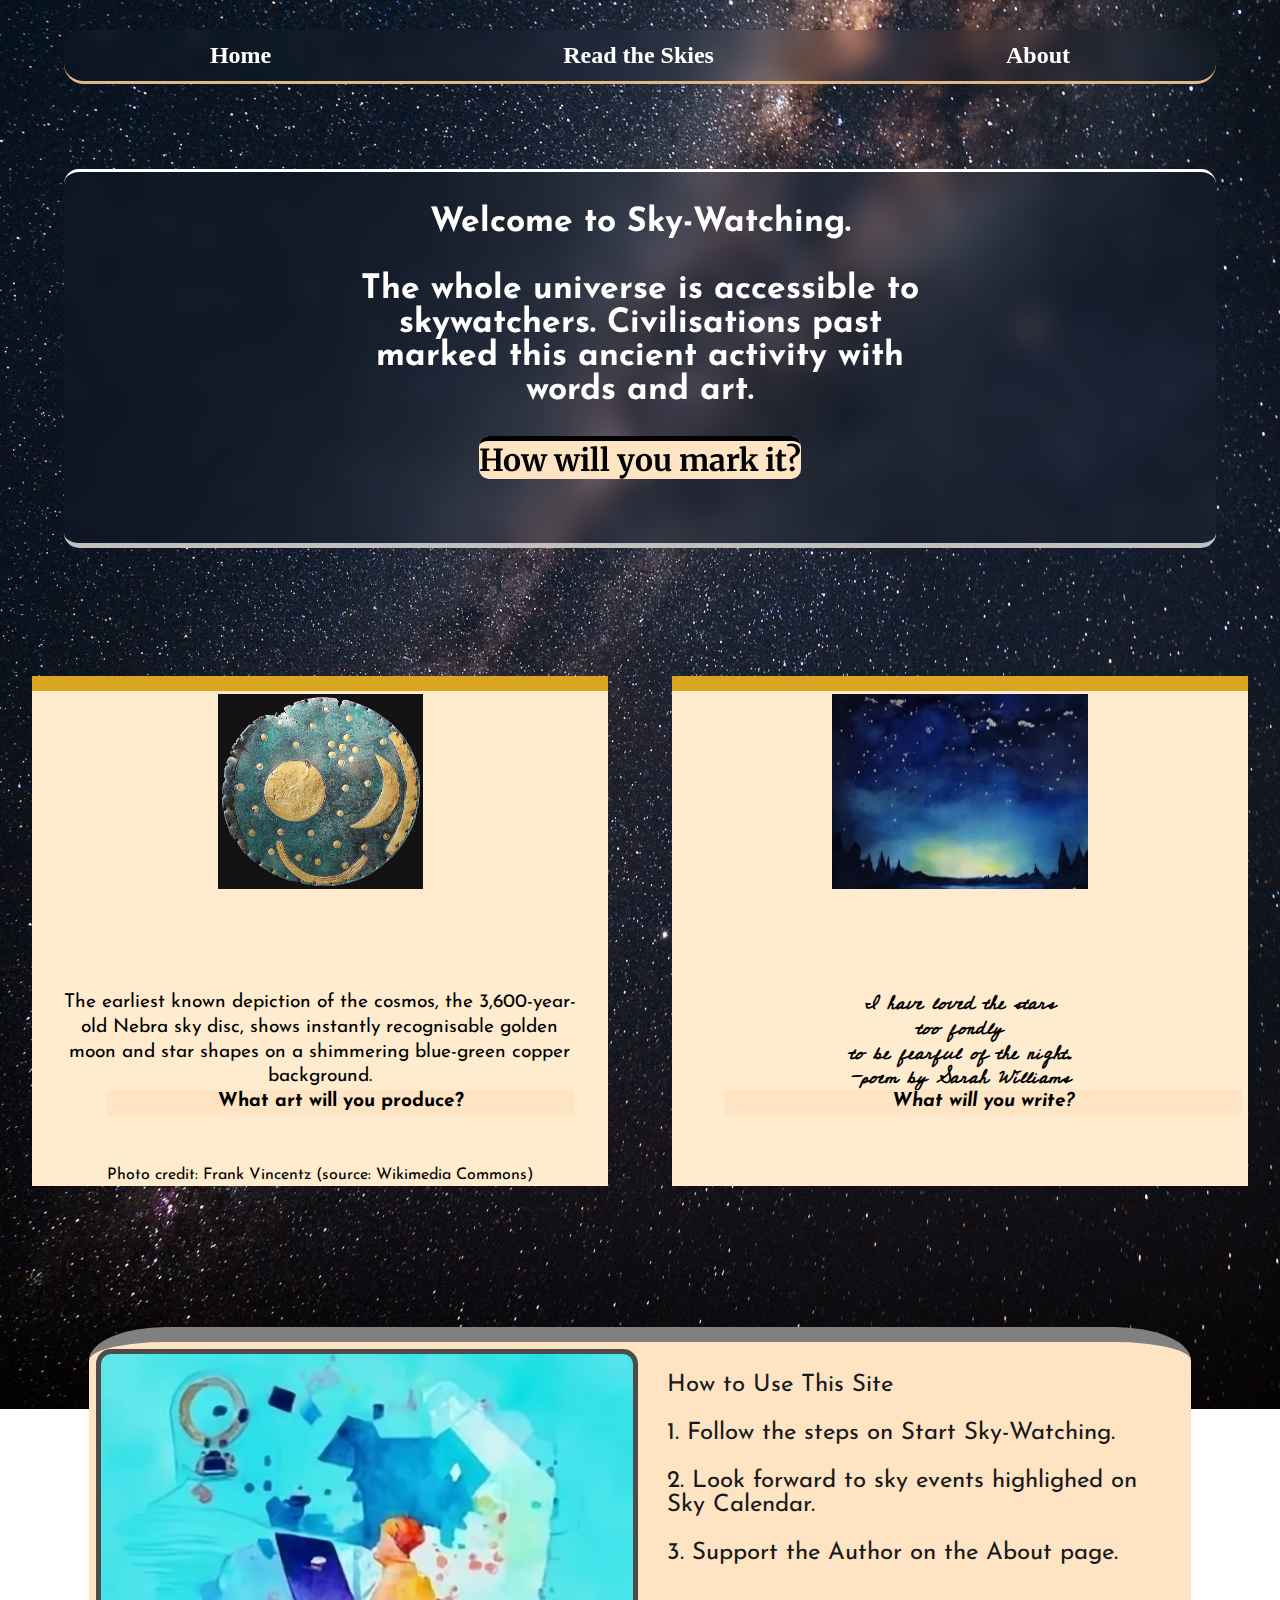
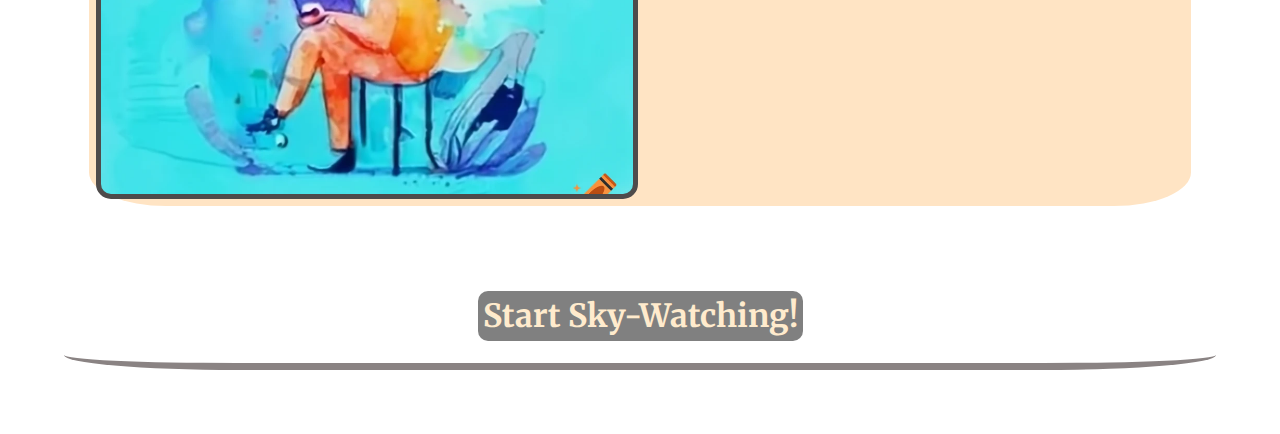
==== commit 0114f3dd: "Automatic Slideshow Not Rendering, trying Multiple Slideshows on Multiple Pages." ====
--- a/index.html
+++ b/index.html
@@ -11,7 +11,6 @@
   <div id="menuToggler">&#8801;</div>
   <nav id="menu">
     <a href="index.html">Home</a>
-    <a href="start_skywatching.html">Start Sky-Watching</a>
     <a href="read_the_skies.html">Read the Skies</a>
     <a href="about.html">About</a>
   </nav>
@@ -61,7 +60,7 @@
 
   <div id="homepage_action">
     <div id="homepage_action_box">
-      <a href="start_skywatching.html">Start Sky-Watching!</a>
+      <a href="read_the_skies.html">Start Sky-Watching!</a>
     </div>
   </div>
 
--- a/css/styles.css
+++ b/css/styles.css
@@ -21,13 +21,6 @@
 
 #home {
 	background: url('../images/pexels-philippe-donn-1257860.jpg') no-repeat center center fixed;
-	opacity: 1;
-	background-size: cover;
-	background-position: center;
-}
-
-#start_skywatching{
-	background: url('../images/noah-buscher-PSnkh76C-Z8-unsplash.jpg') no-repeat center center fixed;
 	opacity: 1;
 	background-size: cover;
 	background-position: center;
@@ -51,7 +44,7 @@
 
 }
 
-#about-content, #sky-watching-content {
+#about-content {
   display: flex;
   flex: 3;
   flex-direction: column;
@@ -67,55 +60,20 @@
   font-size: small;
 }
 
-#art, #poem, #step_1, #step_2, #step_3 {
+#art, #poem {
 	display: flex;
 	flex-direction: column;
 	width: 85%;
 	height: 550px;
 	margin: 10% auto;
 	box-sizing: border-box;
-	border: 5px solid black;
-	border-radius: 0%;
-	backdrop-filter: blur(5px);
+	border-top: 15px solid goldenrod;
+	border-radius: 7%;
 	align-items: stretch;
 	justify-content: center;
-}
-
-#art, #poem {
 	background-color: bisque;
 }
 
-#step_1, #step_2, #step_3 {
-	/* background-color: 	rgb(56, 83, 93); */
-	backdrop-filter: blur(7px);
-}
-
-#step_1_pic, #step_2_pic, #step_3_pic {
-	display: flex;
-	width: 80%;
-	height: 200px;
-	margin: auto;
-	/* in case image does not load */
-	background-color: beige;
-    background-size: cover; 
-	background-repeat: no-repeat;
-	border: 5px solid black;
-	border-radius: 15%;
-	box-sizing: border-box;
-	background-position: top;
-}
-
-#step_1_pic {
-	background-image: url("../images/look-at-the-sky.jpg");
-}
-
-#step_2_pic {
-	background-image: url("../images/clouds.jpg");
-}
-
-#step_3_pic {
-	background-image: url("../images/pexels-todd-trapani-1420440.jpg");
-}
 
 #banner {
 	top: 7%;
@@ -159,8 +117,6 @@
 	background-position: center;
 	background-size: contain;
 	background-repeat: no-repeat;
-	/* why is this not working? */
-	border-radius: 10px;
 }
 
 #poem_pic {
@@ -210,12 +166,6 @@
 	font-size: smaller;
 }
 
-#step_1_text, #step_2_text, #step_3_text {
-	font-family: 'Josefin Sans', sans-serif;
-	font-size: 0.7rem;
-	font-weight: 179;
-}
-
 #website_use {
 	display: flex;
 	width: 85%;
@@ -223,8 +173,8 @@
 	height: 450px;
 	margin: 1% auto;
 	box-sizing: border;
-	border: 5px solid black;
-	border-radius: 15px;
+	border-top: 15px solid grey;
+	border-radius: 7%;
 	background-color: bisque;
 	padding: 7px;
 	gap: 5px;
@@ -450,21 +400,22 @@
  }
 
 /*  read the skies slideshows */
-#read_the_skies_slideshows {
-	display: flex;
-	flex: 2;
+#read_the_skies_slideshows, #about_slideshows {
+	display: flex;
 	flex-direction: column;
 	height: auto;
 	box-sizing: border-box;
 	border: 1px solid white;
 	justify-content: center;
-	column-gap: 5px;
+	gap: 50px;
 	width: 100%;
 	margin-top: 0;
-	padding: 1%;
-}
-
- .slideshow31_container, .slideshow32_container {
+	padding-left: 9%;
+	padding-right: 9%;
+	margin-bottom: 21%;
+}
+
+ .slideshow_2_1_container, .slideshow_2_2_container {
 	display: flex;
 	width: 80%;
 	padding-top: 15%;
@@ -475,18 +426,18 @@
 	top: 10vh;
   }
 
-  .mySlides31, .mySlides32 {
+  .mySlides_2_1, .mySlides_2_2 {
 	display: none;
 	width: 100%;
 	}
 
-  .mySlides32 p{ 
+  .mySlides_2_2 p{ 
 	font-size: small;
 	vertical-align: middle;}
 
 
     /* Next & previous buttons */
-  .prev31, .next31, .prev32, .next32 {
+  .prev_2_1, .next_2_1, .prev_2_2, .next_2_2 {
 	cursor: pointer;
 	position: absolute;
 	top: 50%;
@@ -499,28 +450,23 @@
 	transition: 0.6s ease;
 	border-radius: 0 3px 3px 0;
 	user-select: none;
-	z-index: 3;
   }
   
   /* Position the "next button" to the right */
-  .next31, .next32 {
+  .next_2_1, .next_2_2 {
 	right: 0;
 	border-radius: 3px 0 0 3px;
   }
   
   /* On hover, add a black background color with a little bit see-through */
-  .prev31:hover, .prev32:hover, .next31:hover, .next32:hover {
+  .prev_2_1:hover, .prev_2_2:hover, .next_2_1:hover, .next_2_2:hover {
 	background-color: rgba(0,0,0,0.8);
   }
   
 
-  .slideshow31_img:hover, .slideshow32_img:hover {
-    z-index: 3;
-  }
-
 
 	/* make sure the nearest container is referenced */
-  .slideshow31_img, .slideshow32_img {
+  .slideshow_2_1_img, .slideshow_2_2_img {
 	height: 100%;
 	width: 100%; 
 	object-fit: cover;
@@ -530,24 +476,26 @@
 	border-radius: 15px;
 	border-top: 7px solid white;
 	border-bottom: 3px solid silver;
-	z-index: 1;
-  }
-
-  .slideshow31_intro, .slideshow32_intro, .slideshow31_titletext, .slideshow32_titletext, .slideshow31_text, .slideshow32_text {
+  }
+
+  .slideshow_2_1_intro, .slideshow_2_2_intro, .slideshow_2_1_titletext, .slideshow_2_2_titletext, .slideshow_2_1_text, .slideshow_2_2_text {
 	padding: 8px 12px;
 	position: absolute;
 	text-align: center;
 	font-family: 'Merriweather', serif;
 	text-align: left;
-	z-index: 2;
 	opacity: 1;
   }
 
-  .slideshow31_titletext, .slideshow32_titletext, .slideshow31_intro, .slideshow32_intro {
+  .slideshow_2_1_img:hover, .slideshow_2_2_img:hover {
+	z-index: 1;
+  }
+
+  .slideshow_2_1_titletext, .slideshow_2_2_titletext, .slideshow_2_1_intro, .slideshow_2_2_intro {
 	width: 100%;
   }
 
-  .slideshow31_text, .slideshow32_text {
+  .slideshow_2_1_text, .slideshow_2_2_text {
 	width: auto;
 	box-sizing: border-box;
 	backdrop-filter: blur(10px);
@@ -558,15 +506,15 @@
 	font-weight: bold;
   }
 
-  .slideshow31_text {
+  .slideshow_2_1_text {
 	color: white;
   }
 
-  .slideshow32_text {
+  .slideshow_2_2_text {
 	color: black;
   }
 
-  .slideshow31_titletext, .slideshow32_titletext {
+  .slideshow_2_1_titletext, .slideshow_2_2_titletext {
 	box-sizing: border-box;
 	backdrop-filter: blur(10px);
 	color: #f2f2f2;
@@ -576,7 +524,7 @@
 	font-size: 30px;
   }
 
-  .slideshow31_intro, .slideshow32_intro {
+  .slideshow_2_1_intro, .slideshow_2_2_intro {
 	text-align: center;
 	top: 40%;
 	font-weight: 100;
@@ -584,7 +532,7 @@
 	font-size: 40px;
   }
 
-  .slideshow32_intro {
+  .slideshow_2_2_intro {
 	color: black;
 	font-weight: bold;
 	box-sizing: border-box;
@@ -592,24 +540,23 @@
 	text-wrap: balance;
   }
 
-  .slideshow31_intro {
+  .slideshow_2_1_intro {
 	color: white;
   }
   
   /* Number text (1/3 etc) */
-  .numbertext31, .numbertext32 {
+  .numbertext_2_1, .numbertext_2_2 {
 	font-size: 15px;
 	padding: 12px 12px;
 	position: absolute;
 	top: 0;
-	z-index: 3;
-  }
-
-  .numbertext31 {
+  }
+
+  .numbertext_2_1 {
 	color: white;
   }
 
-  .numbertext32 {
+  .numbertext_2_2 {
 	color: black;
   }
 
@@ -731,34 +678,36 @@
 		display: flex;
 		flex: 2;
 		flex-direction: row;
-		height: auto;
+		max-height: fit-content;
 		box-sizing: border-box;
 		border: 1px solid white;
 		justify-content: center;
-		row-gap: 2.5%;
+		gap: 7%;
 		width: 100%;
 		margin-top: 0;
-		padding: 1%;
-	}
-
-
-	.slideshow31_intro, .slideshow32_intro {
-		font-size: 60px;
-	}
-
-
-	.slideshow31_titletext, .slideshow32_titletext {
+		padding: 5%;
+		overflow: scroll;
+	}
+
+
+	.slideshow_2_1_intro, .slideshow_2_2_intro {
+		font-size: 40px;
+	}
+
+
+	.slideshow_2_1_titletext, .slideshow_2_2_titletext {
 		font-size: 40px;
 		top: 7%;
 	}
 
-	.slideshow31_text, .slideshow32_text {
+	.slideshow_2_1_text, .slideshow_2_2_text {
 		font-size: 20px;
 	}
 
-	#about-content, #sky-watching-content {
+	#about-content {
 		display: flex;
 		flex: 3;
+		flex-wrap: wrap;
 		flex-direction: row;
 		box-sizing: border-box;
 		border: 1px solid white;
@@ -787,22 +736,7 @@
 }
 
 
-.slideshow21_container {
-	width: 90%;
-	height: 250px;
-	/* top bottom right left */
-	margin: 30% auto;
-	overflow: hidden;
-	position: relative;
-	box-sizing: border-box;
-	border: 5px solid white;
-	font-family: "Merriweather", serif;
-	font-size:0.6em;
-	color:bisque;
-	font-style: italic;
-	text-align: center;
-	backdrop-filter: blur(1px);
-  }
+
   
   .slide {
 	width: 100%;
@@ -812,6 +746,5 @@
 	opacity: 0;
 	box-sizing: border-box;
 	border: 1px solid white;
-
   }
   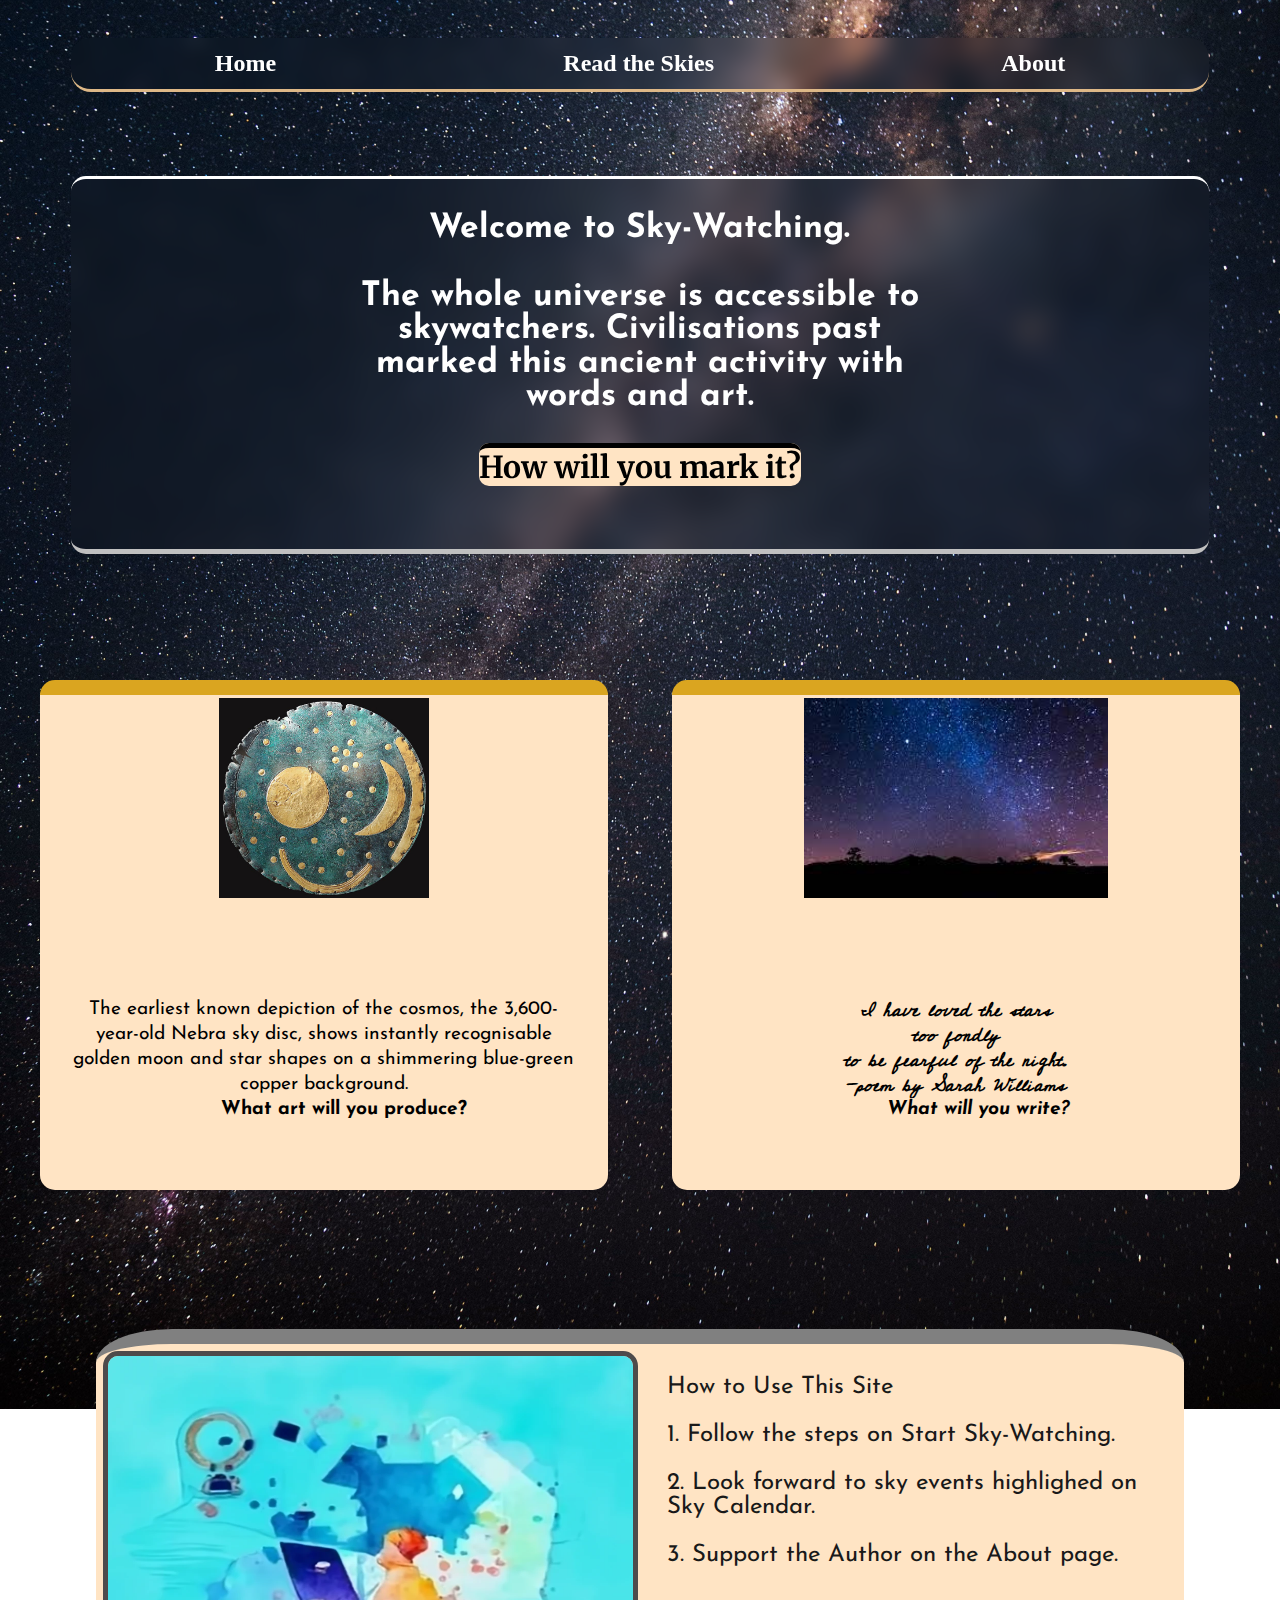
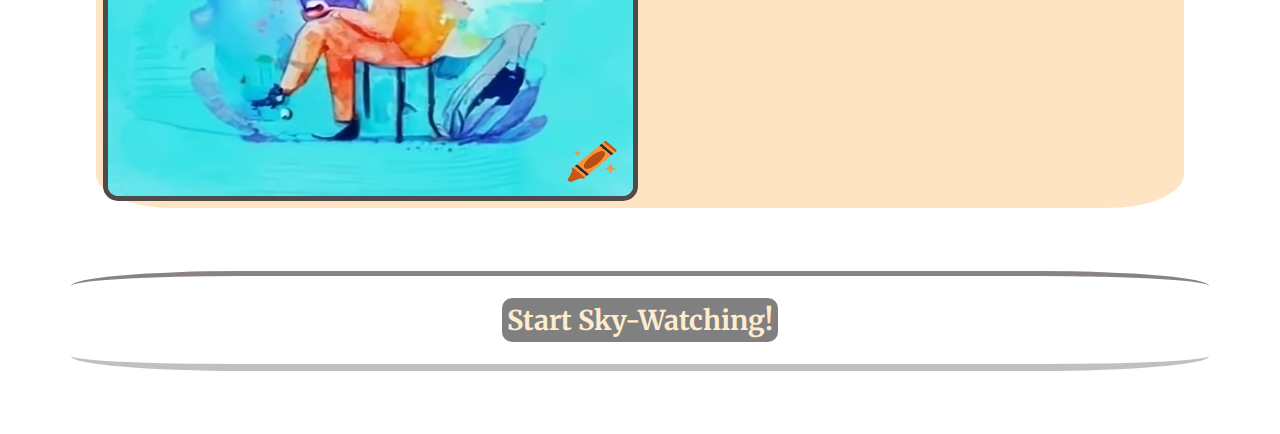
==== commit 32c45f33: "Trying a Slideshow on home page, decided against it and made code more consistent" ====
--- a/index.html
+++ b/index.html
@@ -23,33 +23,30 @@
   </div>
 
 <div id="motivation">
-  <div id="art">
-    <div id="art_pic">
-    </div>
+
+  <div class="motivation_piece">
+    <img class="motivation_img" src="images/ancient-art.jpg" alt="A disc depicting the moon and stars">
     <div id="art_text">
       <a>The earliest known depiction of the cosmos, the 3,600-year-old Nebra sky disc,
          shows instantly recognisable golden moon and star shapes on a shimmering blue-green copper background.</a>
-      <a id="art_motivation">What art will you produce? </a>
-      <a id="art_caption">Photo credit: Frank Vincentz (source: Wikimedia Commons)</a>
+      <a class="motivation_question">What art will you produce? </a>
     </div>
   </div>
 
-  <div id="poem">
-    <div id="poem_pic">
-    </div>
+  <div class="motivation_piece">
+    <img class="motivation_img" src="images/stars.jpg" alt="Stars scattered over the night sky">
     <div id="poem_text">
       <a>I have loved the stars </a>
       <a> too fondly </a>
       <a>to be fearful of the night. </a>
       <a> -poem by Sarah Williams </a>
-      <a id="poem_motivation"> What will you write? </a>
+      <a class="motivation_question"> What will you write? </a>
     </div>
   </div>
 </div>
 
   <div id="website_use">
-    <div id="website_use_pic">
-    </div>
+    <img id="website_use_img" src="images/website-use.jpg" alt="Person sitting infront of a computer">
     <div id="website_use_text">
       <p>How to Use This Site</p>
       <p>1. Follow the steps on Start Sky-Watching.</p>
@@ -64,12 +61,7 @@
     </div>
   </div>
 
-  <!-- <footer>
-    <nav id="footer">
-      <a>Author: N. Amin</a>
-      <a href="mailto:nusa2559612@gmail.com">Email: nusa2559612@gmail.com</a>
-    </nav>
-  </footer> -->
+
   <script src="js/scripts.js"></script>
 </body>
 
--- a/css/styles.css
+++ b/css/styles.css
@@ -1,5 +1,4 @@
 @import url('https://fonts.googleapis.com/css2?family=Merriweather:ital,wght@0,300;0,400;0,700;0,900;1,300;1,400;1,700;1,900&display=swap');
-@import url('https://fonts.googleapis.com/css2?family=Kode+Mono:wght@400..700&family=Merriweather:ital,wght@0,300;0,400;0,700;0,900;1,300;1,400;1,700;1,900&display=swap');
 @import url('https://fonts.googleapis.com/css2?family=Cedarville+Cursive&family=Kode+Mono:wght@400..700&family=Merriweather:ital,wght@0,300;0,400;0,700;0,900;1,300;1,400;1,700;1,900&display=swap');
 @import url('https://fonts.googleapis.com/css2?family=Cedarville+Cursive&family=Josefin+Sans:ital,wght@0,100..700;1,100..700&family=Kode+Mono:wght@400..700&family=Merriweather:ital,wght@0,300;0,400;0,700;0,900;1,300;1,400;1,700;1,900&display=swap');
 @import url('https://fonts.googleapis.com/css2?family=Cedarville+Cursive&family=Fredoka:wght@300..700&family=Josefin+Sans:ital,wght@0,100..700;1,100..700&family=Kode+Mono:wght@400..700&family=Merriweather:ital,wght@0,300;0,400;0,700;0,900;1,300;1,400;1,700;1,900&display=swap');
@@ -7,7 +6,6 @@
 
 /* applies to screens smaller than 500px (first breakpoint) */
 /* and above unless overwritten below */
-/* Thanks to Pexels Phillippe Don and Noah Buscher for their pictures . . . and more */
 
 /* MOBILE Layout */
 
@@ -15,240 +13,9 @@
 /* Are there marks for user-input? */
 /* Debugging: the same code one after another works */
 
-body {
-	margin: 0;
-	}
-
-#home {
-	background: url('../images/pexels-philippe-donn-1257860.jpg') no-repeat center center fixed;
-	opacity: 1;
-	background-size: cover;
-	background-position: center;
-}
-
-#read_the_skies{
-	background: url('../images/noah-buscher-PSnkh76C-Z8-unsplash.jpg') no-repeat center center fixed;
-	opacity: 1;
-	background-size: cover;
-	background-position: center;
-}
-
-#about {
-	/* When the linear gradient is removed, the picture covers */
-	/* background: linear-gradient(rgba(0, 0, 0, 0.7), rgba(0, 0, 0, 0.3)), url("../images/simon-abrams-k_T9Zj3SE8k-unsplash.jpg") ;	 */
-	background: url('../images/simon-abrams-k_T9Zj3SE8k-unsplash.jpg') no-repeat center center fixed;
-	background-repeat: no-repeat;
-	background-position: center;
-	background-size: cover;
-	/* why is it not covering? */
-
-}
-
-#about-content {
-  display: flex;
-  flex: 3;
-  flex-direction: column;
-  box-sizing: border-box;
-  /* only for designing purposes */
-  border: 2px solid grey;
-  gap: 2em;
-  width: 100%;
-  margin-top: 3%;
-  padding: 5%;
-  color:beige;
-  text-wrap: wrap;
-  font-size: small;
-}
-
-#art, #poem {
-	display: flex;
-	flex-direction: column;
-	width: 85%;
-	height: 550px;
-	margin: 10% auto;
-	box-sizing: border-box;
-	border-top: 15px solid goldenrod;
-	border-radius: 7%;
-	align-items: stretch;
-	justify-content: center;
-	background-color: bisque;
-}
-
-
-#banner {
-	top: 7%;
-	width: 90%;
-	margin: 20% auto;
-	padding-bottom: 5%;
-	font-family: "Josefin Sans", sans-serif;
-	font-weight: 175;
-	font-size: 0.5rem;
-	color: white;
-	text-align: center;
-	opacity: 1;
-	position: relative;
-	box-sizing: border-box;
-	border-top: 3px solid white;
-	border-bottom: 5px solid silver;
-	border-radius: 15px;
-	backdrop-filter: blur(13px);
-}
-
-#banner a{
-	font-size: 1.6rem;
-	font-weight: bold;
-	width: 80%;
-	color:black;
-	font-family: 'Merriweather', serif;
-	background-color: bisque;
-	box-sizing: border-box;
-	border-top: 5px solid black;
-	border-radius: 10px;
-	text-align: center;
-	vertical-align: middle;
-}
-
-#art_pic, #poem_pic {
-	display:flex;
-	margin-top: 3px;
-	width:100%;
-	height:200px;
-	background: url(../images/ancient-art.jpg);
-	background-position: center;
-	background-size: contain;
-	background-repeat: no-repeat;
-}
-
-#poem_pic {
-	background: url(../images/night-sky-watercolour.jpg);
-	background-repeat: no-repeat;
-	background-position: center;
-}
-
-#art_text, #poem_text {
-	display:flex;
-	flex-direction: column;
-	width:90%;	
-	margin: auto;
-	color:black;
-	text-align: left;
-	line-height: 1.3;
-	text-align: center;
-	align-items: stretch;
-	overflow-y:auto;
-}
-
-#art_text {
-	font-family: "Josefin Sans", sans-serif;	
-	font-size: 1.5rem;
-}
-
-#poem_text {
-	font-family: "Cedarville Cursive", cursive;
-	height: 45%;
-	font-style: italic;
-	font-weight: bolder;
-	font-size: 1.75rem;
-}
-
-
-#art_motivation, #poem_motivation {
-	background-color: bisque;
-	width: 90%;
-	margin: 0% 1% auto auto;
-	color:black;
-	font-weight:bold;
-	font-family: "Josefin Sans", sans-serif;
-	text-align: center;
-}
-
-#art_caption {
-	font-size: smaller;
-}
-
-#website_use {
-	display: flex;
-	width: 85%;
-	/* when using images, height should be in pixels */
-	height: 450px;
-	margin: 1% auto;
-	box-sizing: border;
-	border-top: 15px solid grey;
-	border-radius: 7%;
-	background-color: bisque;
-	padding: 7px;
-	gap: 5px;
-}
-
-#website_use_pic {
-	display:flex;
-	width:50%;
-	height:100%;
-	background: url(../images/website-use.jpg);
-	background-position: center;
-	background-size: cover;
-	background-repeat: no-repeat;
-	box-sizing: border-box;
-	border: 5px solid rgb(78, 75, 75);
-	border-radius: 15px;
-}
-
-#website_use_text {
-	width: 50%;
-	height: 100%;
-	font-family: "Josefin Sans", sans-serif;
-	font-weight: light;
-	color:rgb(25, 25, 25);
-	font-size: 0.5rem;
-	overflow: auto;
-}
-
-#homepage_action {
-	display: flex;
-	width: 90%;
-	bottom: 3%;
-	height: 100px;
-	margin: 5% auto 5% auto;
-	box-sizing: border-box;
-	border-bottom: 7px solid rgb(138, 131, 131);
-	backdrop-filter: blur(3px);
-	text-align: center;
-	justify-content: center;
-	justify-items: center;
-	border-radius: 15%;
-}
-
-/* rgb(94, 90, 90); */
-
-#homepage_action_box {
-	justify-self: center;
-	vertical-align: middle;
-	height: fit-content;
-	background-color: grey;
-	padding: 5px;
-	margin: auto;
-	border-radius: 10px;
-}
-
-#homepage_action_box a {
-	color:blanchedalmond;
-	font-family: 'Merriweather', sans-serif;
-	font-size: 2rem;
-    font-weight: bolder;
-	text-decoration: double;
-}
-
-#homepage_action_box a:hover {
-	-webkit-text-stroke: 2px grey;
-	-webkit-text-fill-color: blanchedalmond;
-	transform: scale(1,2);
-	transition: all 0.3s ease-in-out;
-}
-
-
-
-
-/* designing a specific element */
+
+/* Designing the menu, present on all pages */
+
 #menuToggler {
 	position: absolute;
 	top: 0.5rem;
@@ -264,7 +31,7 @@
 
 #menu {
 	position: fixed;
-    font-family: "Merriweather", serif;
+	font-family: "Merriweather", serif;
 	font-weight: 700;
 	width: 100vw;
 	height: 100vh;
@@ -301,46 +68,234 @@
 	transition: all 0.3s ease-in-out;
 }
 
+/* THE HOME PAGE */
+
+/* setting the background image for the page */
+
+#home {
+	background: url('../images/pexels-philippe-donn-1257860.jpg') no-repeat center center fixed;
+	background-size: cover;
+}
+
+/* desigigning the banner */
+
+#banner {
+	top: 7%;
+	width: 90%;
+	margin: 20% auto;
+	padding-bottom: 5%;
+	font-family: "Josefin Sans", sans-serif;
+	font-weight: 175;
+	font-size: 0.5rem;
+	color: white; /* color of text */
+	text-align: center;
+	opacity: 1;
+	position: relative;
+	box-sizing: border-box;
+	border-top: 3px solid white;
+	border-bottom: 5px solid silver;
+	border-radius: 15px;
+	backdrop-filter: blur(13px);
+}
+
+#banner a{
+	font-size: 1.6rem;
+	font-weight: bold;
+	width: 80%;
+	color:black;
+	font-family: 'Merriweather', serif;
+	background-color: bisque;
+	box-sizing: border-box;
+	border-top: 5px solid black;
+	border-radius: 10px;
+	text-align: center;
+	vertical-align: middle;
+}
+
+/* designing the motivation pieces */
+
+.motivation_piece {
+	display: flex;
+	flex-direction: column;
+	width: 85%;
+	height: 550px;
+	margin: 10% auto;
+	box-sizing: border-box;
+	border-top: 15px solid goldenrod;
+	border-radius: 15px;
+	align-items: stretch;
+	justify-content: center;
+	background-color: bisque;
+}
+
+.motivation_img {
+	display:flex;
+	margin-top: 3px;
+	width:100%;
+	height:200px;
+	object-fit: contain;
+	justify-content: center;
+}
+
+#art_text, #poem_text {
+	display:flex;
+	flex-direction: column;
+	width:90%;	
+	margin: auto;
+	color:black;
+	text-align: left;
+	line-height: 1.3;
+	text-align: center;
+	align-items: stretch;
+	overflow-y:auto;
+}
+
+#art_text {
+	font-family: "Josefin Sans", sans-serif;	
+	font-size: 1.5rem;
+}
+
+#poem_text {
+	font-family: "Cedarville Cursive", cursive;
+	height: 45%;
+	font-style: italic;
+	font-weight: bolder;
+	font-size: 1.75rem;
+}
+
+.motivation_question {
+	background-color: bisque;
+	width: 90%;
+	margin: 0% 1% auto auto;
+	color:black;
+	font-weight:bold;
+	font-family: "Josefin Sans", sans-serif;
+	text-align: center;
+}
+
+/* designing the website-use piece */
+
+#website_use {
+	display: flex;
+	width: 85%;
+	height: 450px;
+	margin: 1% auto;
+	box-sizing: border;
+	border-top: 15px solid grey;
+	border-radius: 7%;
+	background-color: bisque;
+	padding: 7px;
+	gap: 5px;
+}
+
+#website_use_img {
+	display:flex;
+	width:50%;
+	height:100%;
+	box-sizing: border-box;
+	border: 5px solid rgb(78, 75, 75);
+	border-radius: 15px;
+}
+
+#website_use_text {
+	width: 50%;
+	height: 100%;
+	font-family: "Josefin Sans", sans-serif;
+	font-weight: light;
+	color:rgb(25, 25, 25);
+	font-size: 0.5rem;
+	overflow: auto;
+}
+
+/* designing the homepage action box */
+
+#homepage_action {
+	display: flex;
+	width: 90%;
+	bottom: 3%;
+	height: 100px;
+	margin: 5% auto 5% auto;
+	box-sizing: border-box;
+	border-top: 5px solid rgb(138, 131, 131);
+	border-bottom: 7px solid silver;
+	backdrop-filter: blur(3px);
+	text-align: center;
+	justify-content: center;
+	justify-items: center;
+	border-radius: 15%;
+}
+
+#homepage_action_box {
+	justify-self: center;
+	vertical-align: middle;
+	height: fit-content;
+	background-color: grey;
+	padding: 5px;
+	margin: auto;
+	border-radius: 10px;
+}
+
+#homepage_action_box a {
+	color:blanchedalmond;
+	font-family: 'Merriweather', sans-serif;
+	font-size: 1.7rem;
+	font-weight: bolder;
+	text-decoration: double;
+}
+
+#homepage_action_box a:hover {
+	-webkit-text-stroke: 2px grey;
+	-webkit-text-fill-color: blanchedalmond;
+	transform: scale(1,2);
+	transition: all 0.3s ease-in-out;
+}
+
+/* THE "Read The Skies" PAGE */
+
+/* setting the background image for the page */
+#read_the_skies{
+	background: url('../images/noah-buscher-PSnkh76C-Z8-unsplash.jpg') no-repeat center center fixed;
+	background-size: cover;
+}
+
+
+/* THE "About" PAGE */
+
+/* setting the background image for the page */
+#about {
+	background: url('../images/simon-abrams-k_T9Zj3SE8k-unsplash.jpg') no-repeat center center fixed;
+	background-size: cover;
+}
+
+
+
+#about-content {
+display: flex;
+flex: 3;
+flex-direction: column;
+box-sizing: border-box;
+/* only for designing purposes */
+border: 2px solid grey;
+gap: 2em;
+width: 100%;
+margin-top: 3%;
+padding: 5%;
+color:beige;
+text-wrap: wrap;
+font-size: small;
+}
+
+
+
+
+
+
 p {
 	padding: 0 1em;
 	max-width: 600px;
 	margin: 1em auto;
 	line-height: 1em;
 	font-size: 3em;
-}
-
-footer, #footer {
-	display: flex;
-	flex-direction: row;
-	justify-content: center;
-	opacity: 1;
-	position: fixed;
-	bottom: 0;
-	left: 0;
-	right: 0;
-	height: 10%;
-	background-color: grey;
-	color: white;
-	font-size: 0.7em;
-	z-index: 3;
-	border-radius: 50% 50% 0% 0%;
-	display: flex;
-}
-
-#footer a {
-	color: lightgray;
-	padding: 2em;
-	font-family: "Merriweather", serif;
-	font-weight: 700;
-	font-style: italic;
-	text-align: bottom;
-	font-size: large;
-}
-
-#footer a:hover {
-	color: goldenrod;
-	transform: scale(1,1);
-	transition: all 0.3s ease-in-out;
 }
 
 #skills, #education, #contact {
@@ -356,48 +311,21 @@
 	border-radius: 15%;
 	box-sizing: border-box;
 	word-break: break-all;
-  }
-  
-  #skills {
-	  background-image: linear-gradient(rgba(0, 0, 0, 0.7), rgba(0, 0, 0, 0.3)), url("../images/pexels-antoni-shkraba-4348405.jpg");
-  }
-  
-  #education {
-	  background-image: url("../images/pexels-bo-ponomari-14720826.jpg");
-  }
-  
-  #contact {
+}
+
+#skills {
+	background-image: linear-gradient(rgba(0, 0, 0, 0.7), rgba(0, 0, 0, 0.3)), url("../images/pexels-antoni-shkraba-4348405.jpg");
+}
+
+#education {
+	background-image: url("../images/pexels-bo-ponomari-14720826.jpg");
+}
+
+#contact {
 	background-image: linear-gradient(rgba(0, 0, 0, 0.7), rgba(0, 0, 0, 0.3)), url("../images/pexels-adrienn-1458283.jpg");
 	/* background-image: url("../images/pexels-adrienn-1458283.jpg"); */
-  }
-
-
- .mySwiper {
-	min-width:100vh;
-	display: flex;
-	height: auto;
-	align-items: center;
-	justify-content: center;
- }
-
- .mySwiper p{
-	font-size: small;
- }
-
- .swiper-slide {
-	height: auto;
-	background: white;
-	border: 4px solid pink;
-	margin-bottom: 10px;
-	border-radius: 20px;
-	position: relative;
- }
-
- .swiper-content {
-	font-size: 30px;
-	color: white;
-	background: url(../images/ancient-art.jpg);
- }
+}
+
 
 /*  read the skies slideshows */
 #read_the_skies_slideshows, #about_slideshows {
@@ -415,7 +343,7 @@
 	margin-bottom: 21%;
 }
 
- .slideshow_2_1_container, .slideshow_2_2_container {
+.slideshow_container {
 	display: flex;
 	width: 80%;
 	padding-top: 15%;
@@ -424,20 +352,21 @@
 	position: relative;
 	margin: auto;
 	top: 10vh;
-  }
-
-  .mySlides_2_1, .mySlides_2_2 {
+}
+
+.mySlides_2_1, .mySlides_2_2, .mySlides_3_1, .mySlides_3_2, .mySlides_3_3 {
 	display: none;
 	width: 100%;
-	}
-
-  .mySlides_2_2 p{ 
+	backdrop-filter: blur(10px);
+	}
+
+.mySlides_2_2 p{ 
 	font-size: small;
 	vertical-align: middle;}
 
 
-    /* Next & previous buttons */
-  .prev_2_1, .next_2_1, .prev_2_2, .next_2_2 {
+	/* Next & previous buttons */
+.prev, .next {
 	cursor: pointer;
 	position: absolute;
 	top: 50%;
@@ -450,23 +379,23 @@
 	transition: 0.6s ease;
 	border-radius: 0 3px 3px 0;
 	user-select: none;
-  }
-  
-  /* Position the "next button" to the right */
-  .next_2_1, .next_2_2 {
+}
+
+/* Position the "next button" to the right */
+.next {
 	right: 0;
 	border-radius: 3px 0 0 3px;
-  }
-  
-  /* On hover, add a black background color with a little bit see-through */
-  .prev_2_1:hover, .prev_2_2:hover, .next_2_1:hover, .next_2_2:hover {
+}
+
+/* On hover, add a black background color with a little bit see-through */
+.next:hover, .prev:hover {
 	background-color: rgba(0,0,0,0.8);
-  }
-  
+}
+
 
 
 	/* make sure the nearest container is referenced */
-  .slideshow_2_1_img, .slideshow_2_2_img {
+.slideshow_2_1_img, .slideshow_2_2_img, .slideshow_3_1_img, .slideshow_3_2_img, .slideshow_3_3_img {
 	height: 100%;
 	width: 100%; 
 	object-fit: cover;
@@ -476,26 +405,27 @@
 	border-radius: 15px;
 	border-top: 7px solid white;
 	border-bottom: 3px solid silver;
-  }
-
-  .slideshow_2_1_intro, .slideshow_2_2_intro, .slideshow_2_1_titletext, .slideshow_2_2_titletext, .slideshow_2_1_text, .slideshow_2_2_text {
+}
+
+
+.slideshow_2_1_intro, .slideshow_2_2_intro, .slideshow_2_1_titletext, .slideshow_2_2_titletext, .slideshow_2_1_text, .slideshow_2_2_text {
 	padding: 8px 12px;
 	position: absolute;
 	text-align: center;
 	font-family: 'Merriweather', serif;
 	text-align: left;
 	opacity: 1;
-  }
-
-  .slideshow_2_1_img:hover, .slideshow_2_2_img:hover {
+}
+
+.slideshow_2_1_img:hover, .slideshow_2_2_img:hover {
 	z-index: 1;
-  }
-
-  .slideshow_2_1_titletext, .slideshow_2_2_titletext, .slideshow_2_1_intro, .slideshow_2_2_intro {
+}
+
+.slideshow_2_1_titletext, .slideshow_2_2_titletext, .slideshow_2_1_intro, .slideshow_2_2_intro {
 	width: 100%;
-  }
-
-  .slideshow_2_1_text, .slideshow_2_2_text {
+}
+
+.slideshow_2_1_text, .slideshow_2_2_text {
 	width: auto;
 	box-sizing: border-box;
 	backdrop-filter: blur(10px);
@@ -504,17 +434,17 @@
 	font-size: 17px;
 	font-style: italic;
 	font-weight: bold;
-  }
-
-  .slideshow_2_1_text {
+}
+
+.slideshow_2_1_text {
 	color: white;
-  }
-
-  .slideshow_2_2_text {
+}
+
+.slideshow_2_2_text {
 	color: black;
-  }
-
-  .slideshow_2_1_titletext, .slideshow_2_2_titletext {
+}
+
+.slideshow_2_1_titletext, .slideshow_2_2_titletext {
 	box-sizing: border-box;
 	backdrop-filter: blur(10px);
 	color: #f2f2f2;
@@ -522,55 +452,65 @@
 	font-weight: 100;
 	top: 8px;
 	font-size: 30px;
-  }
-
-  .slideshow_2_1_intro, .slideshow_2_2_intro {
+}
+
+.slideshow_2_1_intro, .slideshow_2_2_intro {
 	text-align: center;
 	top: 40%;
 	font-weight: 100;
 	margin:auto;
 	font-size: 40px;
-  }
-
-  .slideshow_2_2_intro {
+}
+
+.slideshow_2_2_intro {
 	color: black;
 	font-weight: bold;
 	box-sizing: border-box;
 	backdrop-filter: blur(10px);
 	text-wrap: balance;
-  }
-
-  .slideshow_2_1_intro {
+}
+
+.slideshow_2_1_intro {
 	color: white;
-  }
-  
-  /* Number text (1/3 etc) */
-  .numbertext_2_1, .numbertext_2_2 {
+}
+
+/* Number text (1/3 etc) */
+.numbertext_2_1, .numbertext_2_2 {
 	font-size: 15px;
 	padding: 12px 12px;
 	position: absolute;
 	top: 0;
-  }
-
-  .numbertext_2_1 {
+}
+
+.numbertext_2_1 {
 	color: white;
-  }
-
-  .numbertext_2_2 {
+}
+
+.numbertext_2_2 {
 	color: black;
-  }
-
-  /* Fading animation */
-  .fade {
+}
+
+/* Fading animation */
+.fade {
 	animation-name: fade;
 	animation-duration: 1.5s;
-  }
-  
-  @keyframes fade {
+}
+
+@keyframes fade {
 	from {opacity: .4} 
 	to {opacity: 1}
-  }
-  
+}
+
+.slide {
+	width: 100%;
+	height: 100%;
+	position: absolute;
+	animation: slideshow1 12s infinite;
+	opacity: 0;
+	box-sizing: border-box;
+	border: 1px solid white;
+}
+
 
 
 
@@ -580,12 +520,9 @@
 
 @media screen and (min-width: 515px) {
 
-   /* applies to screens wider than 514px */
-  
-    #about {
-	  background-size: cover;
-	  background-position: center;
-    }
+/* applies to screens wider than 514px */
+
+/*elements present on all pages */
 
 	#menuToggler {
 		display: none;
@@ -620,7 +557,9 @@
 	text-align: center;
 	}
 
-	#banner {
+/* the home/index page */
+
+    #banner {
 	width: 90%;
 	margin: 9% 5% auto;
 	font-size: 0.7rem;
@@ -636,21 +575,11 @@
 		flex-direction: row;
 	}
 
-	#art, #poem {
+	.motivation_piece {
 		flex-direction: column;
-		border: 15px solic silver;
-		border-radius: 0%;
-		background-color: blanchedalmond;
-		color: black;
 		height: 510px;
 		width: 45%;
 		gap: 15px;
-	}
-
-	#art_pic, #poem_pic {
-		align-items: center;
-		width: 100%;
-		height: 50%;
 	}
 
 	#art_text, #poem_text {
@@ -660,16 +589,11 @@
 		height: 50%;
 		justify-content: center;
 		font-size: 1.2rem;
-		/* how do I get the text to be centered when screen max size? */
 	}
 
 	#art_text {
 		width: 90%;
 		text-align: center;
-	}
-
-	#art_motivation{
-		width: 90%;
 	}
 
 	/* read the skies page */
@@ -686,9 +610,7 @@
 		width: 100%;
 		margin-top: 0;
 		padding: 5%;
-		overflow: scroll;
-	}
-
+	}
 
 	.slideshow_2_1_intro, .slideshow_2_2_intro {
 		font-size: 40px;
@@ -703,6 +625,13 @@
 	.slideshow_2_1_text, .slideshow_2_2_text {
 		font-size: 20px;
 	}
+
+	/* the "about" page */
+
+	#about {
+		background-size: cover;
+		background-position: center;
+	}	
 
 	#about-content {
 		display: flex;
@@ -719,32 +648,25 @@
 	}
 	
 	#skills {
-	  flex-direction: row;
-	  width: 30%;
+	flex-direction: row;
+	width: 30%;
 	}
 	
 	#education {
-	  flex-direction: row;
-	  width: 30%;
+	flex-direction: row;
+	width: 30%;
 	}
 	
 	#contact {
-	  flex-direction: row;
-	  width: 30%;
-	}
-
-}
-
-
-
-  
-  .slide {
-	width: 100%;
-	height: 100%;
-	position: absolute;
-	animation: slideshow1 12s infinite;
-	opacity: 0;
-	box-sizing: border-box;
-	border: 1px solid white;
-  }
-  +	flex-direction: row;
+	width: 30%;
+	}
+
+
+
+}
+
+
+
+
+
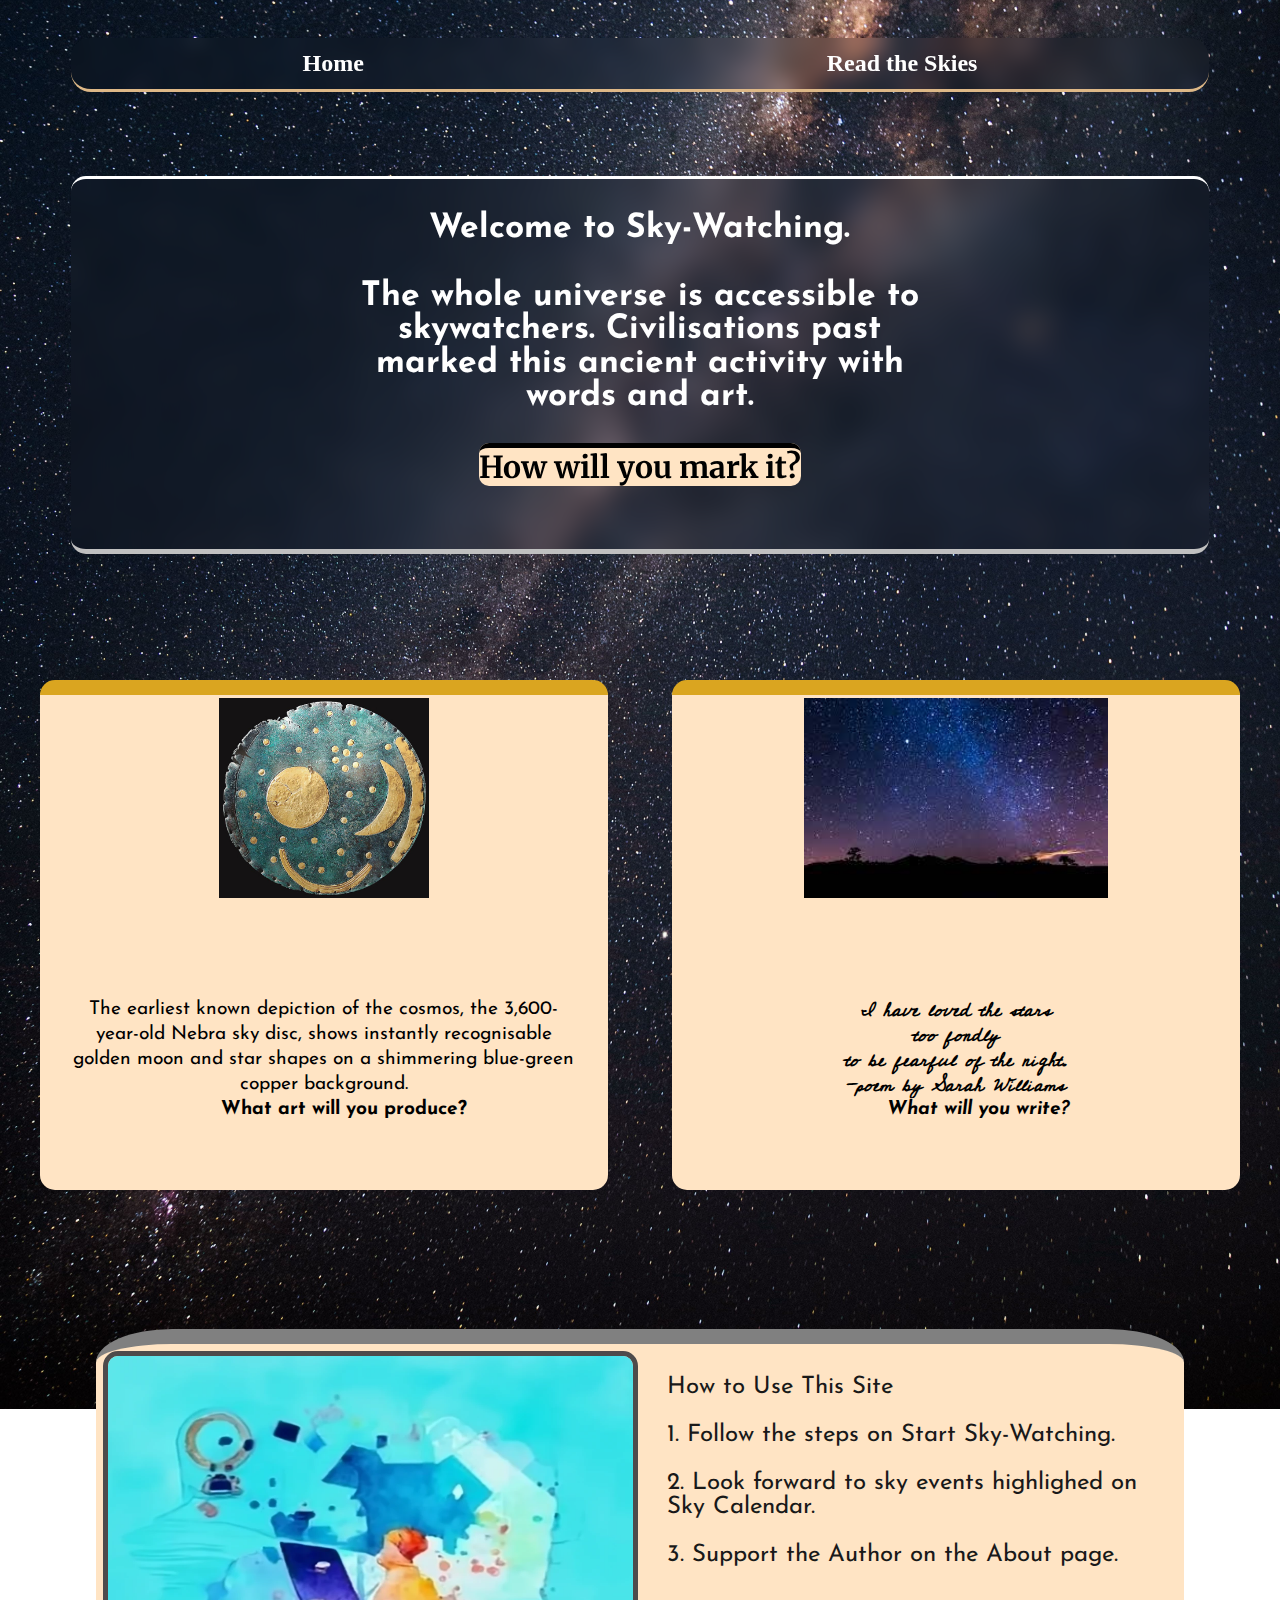
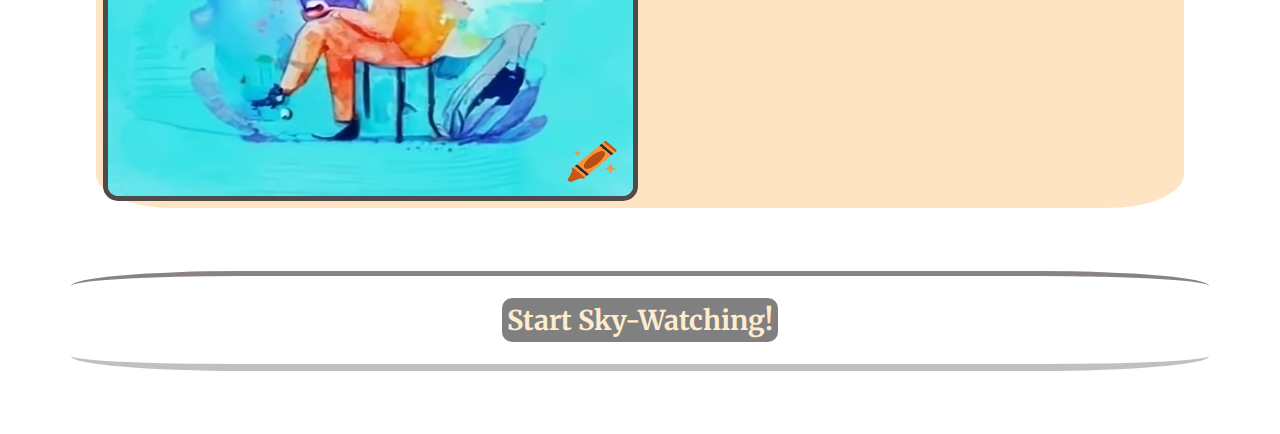
==== commit c2a2b3de: "Removed about page to focus more on mark scheme criteria instead of adding more content. Made code o" ====
--- a/index.html
+++ b/index.html
@@ -12,7 +12,6 @@
   <nav id="menu">
     <a href="index.html">Home</a>
     <a href="read_the_skies.html">Read the Skies</a>
-    <a href="about.html">About</a>
   </nav>
 
   <div id="banner">
@@ -61,7 +60,6 @@
     </div>
   </div>
 
-
   <script src="js/scripts.js"></script>
 </body>
 
--- a/css/styles.css
+++ b/css/styles.css
@@ -328,7 +328,7 @@
 
 
 /*  read the skies slideshows */
-#read_the_skies_slideshows, #about_slideshows {
+#read_the_skies_slideshows {
 	display: flex;
 	flex-direction: column;
 	height: auto;
@@ -354,7 +354,7 @@
 	top: 10vh;
 }
 
-.mySlides_2_1, .mySlides_2_2, .mySlides_3_1, .mySlides_3_2, .mySlides_3_3 {
+.mySlides_2_1, .mySlides_2_2{
 	display: none;
 	width: 100%;
 	backdrop-filter: blur(10px);
@@ -395,7 +395,7 @@
 
 
 	/* make sure the nearest container is referenced */
-.slideshow_2_1_img, .slideshow_2_2_img, .slideshow_3_1_img, .slideshow_3_2_img, .slideshow_3_3_img {
+.slideshow_2_1_img, .slideshow_2_2_img {
 	height: 100%;
 	width: 100%; 
 	object-fit: cover;
@@ -501,15 +501,6 @@
 	to {opacity: 1}
 }
 
-.slide {
-	width: 100%;
-	height: 100%;
-	position: absolute;
-	animation: slideshow1 12s infinite;
-	opacity: 0;
-	box-sizing: border-box;
-	border: 1px solid white;
-}
 
 
 
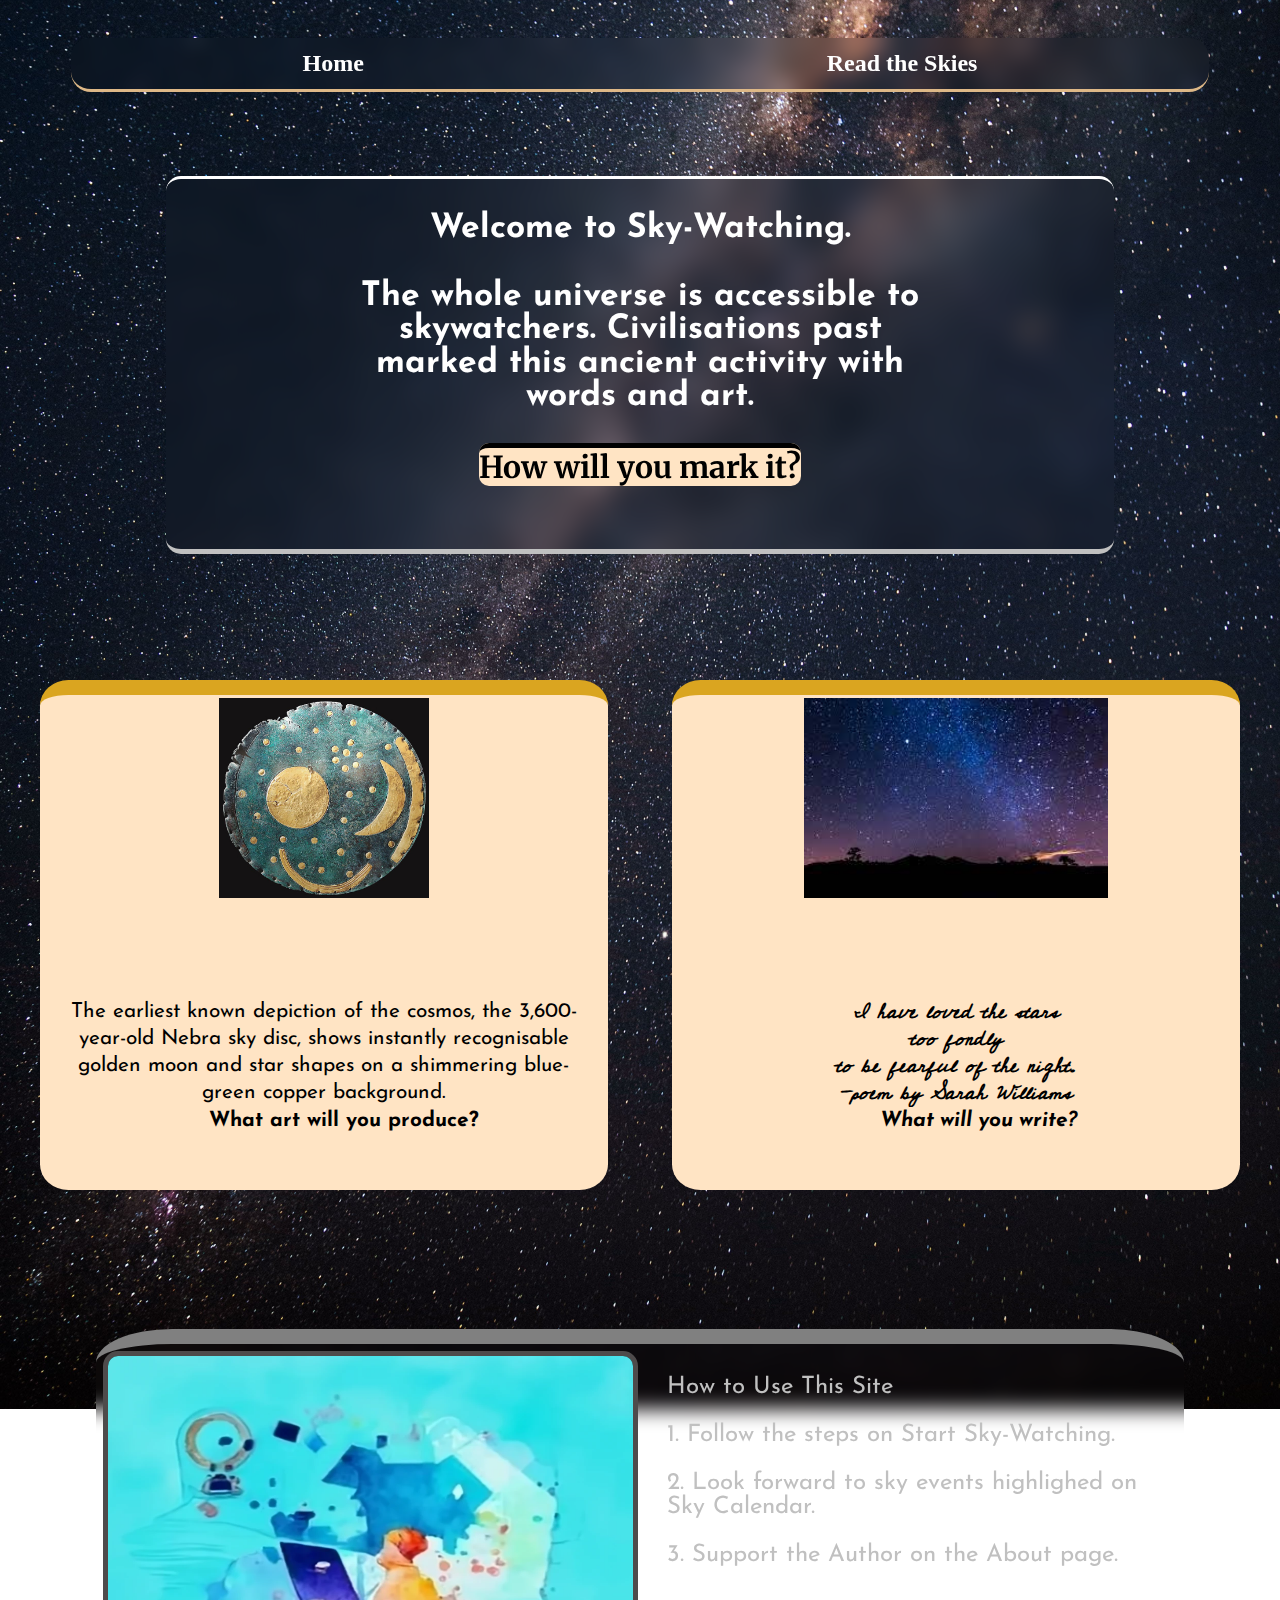
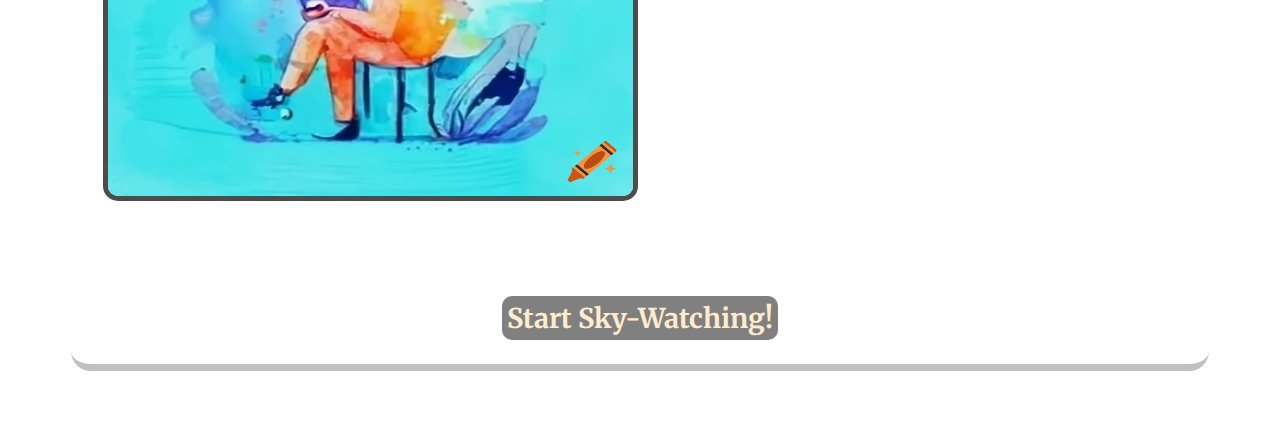
==== commit 7a841e66: "Added js code to run some functions on specific pages, added comments to js code, corrected indentat" ====
--- a/index.html
+++ b/index.html
@@ -1,66 +1,59 @@
 <!DOCTYPE html>
 <html lang="en">
-<head>
-  <meta charset="utf-8">
-  <meta name="viewport" content="width=device-width, initial-scale=1.0">
-  <title>2559612: Start Sky-Watching</title>
-  <link rel="stylesheet" href="css/styles.css">
-</head>
-<body id="home">
-  <!-- This is the menu icon on mobile layout that can expand to the menu  -->
-  <div id="menuToggler">&#8801;</div>
-  <nav id="menu">
-    <a href="index.html">Home</a>
-    <a href="read_the_skies.html">Read the Skies</a>
-  </nav>
-
-  <div id="banner">
-  <p id="welcome">Welcome to Sky-Watching. </p>
-  <p>The whole universe is accessible to skywatchers. Civilisations past marked this 
-    ancient activity with words and art. </p>
-  <a id="banner_end">How will you mark it?</a>
-  </div>
-
-<div id="motivation">
-
-  <div class="motivation_piece">
-    <img class="motivation_img" src="images/ancient-art.jpg" alt="A disc depicting the moon and stars">
-    <div id="art_text">
-      <a>The earliest known depiction of the cosmos, the 3,600-year-old Nebra sky disc,
-         shows instantly recognisable golden moon and star shapes on a shimmering blue-green copper background.</a>
-      <a class="motivation_question">What art will you produce? </a>
+  <head>
+    <meta charset="utf-8">
+    <meta name="viewport" content="width=device-width, initial-scale=1.0">
+    <title>2559612: Start Sky-Watching</title>
+    <link rel="stylesheet" href="css/styles.css">
+  </head>
+  <body id="home">
+    <!-- This is the menu icon on mobile layout that can expand to the menu  -->
+    <div id="menuToggler">&#8801;</div>
+    <nav id="menu">
+      <a href="index.html">Home</a>
+      <a href="read_the_skies.html">Read the Skies</a>
+    </nav>
+    <div id="banner">
+      <p id="welcome">Welcome to Sky-Watching. </p>
+      <p>The whole universe is accessible to skywatchers. Civilisations past marked this
+        ancient activity with words and art.
+      </p>
+      <a id="banner_end">How will you mark it?</a>
     </div>
-  </div>
-
-  <div class="motivation_piece">
-    <img class="motivation_img" src="images/stars.jpg" alt="Stars scattered over the night sky">
-    <div id="poem_text">
-      <a>I have loved the stars </a>
-      <a> too fondly </a>
-      <a>to be fearful of the night. </a>
-      <a> -poem by Sarah Williams </a>
-      <a class="motivation_question"> What will you write? </a>
+    <div id="motivation">
+      <div class="motivation_piece">
+        <img class="motivation_img" src="images/ancient-art.jpg" alt="A disc depicting the moon and stars">
+        <div id="art_text">
+          <a>The earliest known depiction of the cosmos, the 3,600-year-old Nebra sky disc,
+          shows instantly recognisable golden moon and star shapes on a shimmering blue-green copper background.</a>
+          <a class="motivation_question">What art will you produce? </a>
+        </div>
+      </div>
+      <div class="motivation_piece">
+        <img class="motivation_img" src="images/stars.jpg" alt="Stars scattered over the night sky">
+        <div id="poem_text">
+          <a>I have loved the stars </a>
+          <a> too fondly </a>
+          <a>to be fearful of the night. </a>
+          <a> -poem by Sarah Williams </a>
+          <a class="motivation_question"> What will you write? </a>
+        </div>
+      </div>
     </div>
-  </div>
-</div>
-
-  <div id="website_use">
-    <img id="website_use_img" src="images/website-use.jpg" alt="Person sitting infront of a computer">
-    <div id="website_use_text">
-      <p>How to Use This Site</p>
-      <p>1. Follow the steps on Start Sky-Watching.</p>
-      <p>2. Look forward to sky events highlighed on Sky Calendar. </p>
-      <p>3. Support the Author on the About page.</p>
+    <div id="website_use">
+      <img id="website_use_img" src="images/website-use.jpg" alt="Person sitting infront of a computer">
+      <div id="website_use_text">
+        <p>How to Use This Site</p>
+        <p>1. Follow the steps on Start Sky-Watching.</p>
+        <p>2. Look forward to sky events highlighed on Sky Calendar. </p>
+        <p>3. Support the Author on the About page.</p>
+      </div>
     </div>
-  </div>
-
-  <div id="homepage_action">
-    <div id="homepage_action_box">
-      <a href="read_the_skies.html">Start Sky-Watching!</a>
+    <div id="homepage_action">
+      <div id="homepage_action_box">
+        <a href="read_the_skies.html">Start Sky-Watching!</a>
+      </div>
     </div>
-  </div>
-
-  <script src="js/scripts.js"></script>
-</body>
-
-</html>
+    <script src="js/scripts.js"></script>
+  </body>
+</html>--- a/css/styles.css
+++ b/css/styles.css
@@ -17,55 +17,55 @@
 /* Designing the menu, present on all pages */
 
 #menuToggler {
-	position: absolute;
-	top: 0.5rem;
-	right: 0.5rem;
-	background-color: silver;
-	color: black;
-	font-size: 3em;
-	text-align: right;
-	line-height: 1em;
-	padding: 0 1rem;
-	z-index: 1;
+  position: absolute;
+  top: 0.5rem;
+  right: 0.5rem;
+  background-color: silver;
+  color: black;
+  font-size: 3em;
+  text-align: right;
+  line-height: 1em;
+  padding: 0 1rem;
+  z-index: 1;
 }
 
 #menu {
-	position: fixed;
-	font-family: "Merriweather", serif;
-	font-weight: 700;
-	width: 100vw;
-	height: 100vh;
-	top: 0;
-	display: flex;
-	flex-direction: column;
-	background-color: silver;
-	opacity: 0;
-	transform: translateX(100vw);
-	cursor: pointer;
-	transition: transform 0.4s, opacity 0.6s;
-	z-index: 1;
+  position: fixed;
+  font-family: "Merriweather", serif;
+  font-weight: 700;
+  width: 100vw;
+  height: 100vh;
+  top: 0;
+  display: flex;
+  flex-direction: column;
+  background-color: silver;
+  opacity: 0;
+  transform: translateX(100vw);
+  cursor: pointer;
+  transition: transform 0.4s, opacity 0.6s;
+  z-index: 1;
 }
 
 #menu.open {
-	transition: transform 0.4s, opacity 0.2s;
-	transform: none;
-	opacity: 1;
+  transition: transform 0.4s, opacity 0.2s;
+  transform: none;
+  opacity: 1;
 }
 
 #menu a {
-	font-size: 2em;
-	text-decoration: none;
-	padding: 0.5em 1em;
-	color: black;
-	text-align: center;
-	flex-grow: 1;
-	position: relative;
+  font-size: 2em;
+  text-decoration: none;
+  padding: 0.5em 1em;
+  color: black;
+  text-align: center;
+  flex-grow: 1;
+  position: relative;
 }
 
 #menu a:hover {
-	color: goldenrod;
-	transform: scale(1,1);
-	transition: all 0.3s ease-in-out;
+  color: goldenrod;
+  transform: scale(1, 1);
+  transition: all 0.3s ease-in-out;
 }
 
 /* THE HOME PAGE */
@@ -73,591 +73,663 @@
 /* setting the background image for the page */
 
 #home {
-	background: url('../images/pexels-philippe-donn-1257860.jpg') no-repeat center center fixed;
-	background-size: cover;
+  background: url('../images/pexels-philippe-donn-1257860.jpg') no-repeat center center fixed;
+  background-size: cover;
 }
 
 /* desigigning the banner */
 
 #banner {
-	top: 7%;
-	width: 90%;
-	margin: 20% auto;
-	padding-bottom: 5%;
-	font-family: "Josefin Sans", sans-serif;
-	font-weight: 175;
-	font-size: 0.5rem;
-	color: white; /* color of text */
-	text-align: center;
-	opacity: 1;
-	position: relative;
-	box-sizing: border-box;
-	border-top: 3px solid white;
-	border-bottom: 5px solid silver;
-	border-radius: 15px;
-	backdrop-filter: blur(13px);
-}
-
-#banner a{
-	font-size: 1.6rem;
-	font-weight: bold;
-	width: 80%;
-	color:black;
-	font-family: 'Merriweather', serif;
-	background-color: bisque;
-	box-sizing: border-box;
-	border-top: 5px solid black;
-	border-radius: 10px;
-	text-align: center;
-	vertical-align: middle;
+  top: 7%;
+  width: 90%;
+  margin: 20% auto;
+  padding-bottom: 5%;
+  font-family: "Josefin Sans", sans-serif;
+  font-weight: 175;
+  font-size: 0.5rem;
+  color: white;
+  /* color of text */
+  text-align: center;
+  opacity: 1;
+  position: relative;
+  box-sizing: border-box;
+  border-top: 3px solid white;
+  border-bottom: 5px solid silver;
+  border-radius: 15px;
+  backdrop-filter: blur(13px);
+}
+
+#banner a {
+  font-size: 1.6rem;
+  font-weight: bold;
+  width: 80%;
+  color: black;
+  font-family: 'Merriweather', serif;
+  background-color: bisque;
+  box-sizing: border-box;
+  border-top: 5px solid black;
+  border-radius: 10px;
+  text-align: center;
+  vertical-align: middle;
+}
+
+p {
+  padding: 0 1em;
+  max-width: 600px;
+  margin: 1em auto;
+  line-height: 1em;
+  font-size: 3em;
 }
 
 /* designing the motivation pieces */
 
 .motivation_piece {
-	display: flex;
-	flex-direction: column;
-	width: 85%;
-	height: 550px;
-	margin: 10% auto;
-	box-sizing: border-box;
-	border-top: 15px solid goldenrod;
-	border-radius: 15px;
-	align-items: stretch;
-	justify-content: center;
-	background-color: bisque;
+  display: flex;
+  flex-direction: column;
+  width: 85%;
+  height: 550px;
+  margin: 10% auto;
+  box-sizing: border-box;
+  border-top: 15px solid goldenrod;
+  border-radius: 5%;
+  align-items: stretch;
+  justify-content: center;
+  background-color: bisque;
 }
 
 .motivation_img {
-	display:flex;
-	margin-top: 3px;
-	width:100%;
-	height:200px;
-	object-fit: contain;
-	justify-content: center;
-}
-
-#art_text, #poem_text {
-	display:flex;
-	flex-direction: column;
-	width:90%;	
-	margin: auto;
-	color:black;
-	text-align: left;
-	line-height: 1.3;
-	text-align: center;
-	align-items: stretch;
-	overflow-y:auto;
+  display: flex;
+  margin-top: 3px;
+  width: 100%;
+  height: 200px;
+  object-fit: contain;
+  justify-content: center;
+}
+
+#art_text,
+#poem_text {
+  display: flex;
+  flex-direction: column;
+  width: 90%;
+  margin: auto;
+  color: black;
+  text-align: left;
+  line-height: 1.3;
+  text-align: center;
+  align-items: stretch;
+  overflow-y: auto;
 }
 
 #art_text {
-	font-family: "Josefin Sans", sans-serif;	
-	font-size: 1.5rem;
+  font-family: "Josefin Sans", sans-serif;
+  font-size: 1.5rem;
 }
 
 #poem_text {
-	font-family: "Cedarville Cursive", cursive;
-	height: 45%;
-	font-style: italic;
-	font-weight: bolder;
-	font-size: 1.75rem;
+  font-family: "Cedarville Cursive", cursive;
+  height: 45%;
+  font-style: italic;
+  font-weight: bolder;
+  font-size: 1.75rem;
 }
 
 .motivation_question {
-	background-color: bisque;
-	width: 90%;
-	margin: 0% 1% auto auto;
-	color:black;
-	font-weight:bold;
-	font-family: "Josefin Sans", sans-serif;
-	text-align: center;
+  background-color: bisque;
+  width: 90%;
+  margin: 0% 1% auto auto;
+  color: black;
+  font-weight: bold;
+  font-family: "Josefin Sans", sans-serif;
+  text-align: center;
 }
 
 /* designing the website-use piece */
 
 #website_use {
-	display: flex;
-	width: 85%;
-	height: 450px;
-	margin: 1% auto;
-	box-sizing: border;
-	border-top: 15px solid grey;
-	border-radius: 7%;
-	background-color: bisque;
-	padding: 7px;
-	gap: 5px;
+  display: flex;
+  width: 85%;
+  height: 450px;
+  margin: 1% auto;
+  box-sizing: border;
+  border-top: 15px solid grey;
+  border-radius: 7%;
+  backdrop-filter: blur(10px);
+  padding: 7px;
+  gap: 5px;
 }
 
 #website_use_img {
-	display:flex;
-	width:50%;
-	height:100%;
-	box-sizing: border-box;
-	border: 5px solid rgb(78, 75, 75);
-	border-radius: 15px;
+  display: flex;
+  width: 50%;
+  height: 100%;
+  box-sizing: border-box;
+  border: 5px solid rgb(78, 75, 75);
+  border-radius: 15px;
 }
 
 #website_use_text {
-	width: 50%;
-	height: 100%;
-	font-family: "Josefin Sans", sans-serif;
-	font-weight: light;
-	color:rgb(25, 25, 25);
-	font-size: 0.5rem;
-	overflow: auto;
+  width: 50%;
+  height: 100%;
+  font-family: "Josefin Sans", sans-serif;
+  font-weight: light;
+  color: silver;
+  font-size: 0.5rem;
+  overflow: auto;
 }
 
 /* designing the homepage action box */
 
 #homepage_action {
-	display: flex;
-	width: 90%;
-	bottom: 3%;
-	height: 100px;
-	margin: 5% auto 5% auto;
-	box-sizing: border-box;
-	border-top: 5px solid rgb(138, 131, 131);
-	border-bottom: 7px solid silver;
-	backdrop-filter: blur(3px);
-	text-align: center;
-	justify-content: center;
-	justify-items: center;
-	border-radius: 15%;
+  display: flex;
+  width: 90%;
+  bottom: 3%;
+  height: 100px;
+  margin: 5% auto 5% auto;
+  box-sizing: border-box;
+  border-bottom: 7px solid silver;
+  backdrop-filter: blur(3px);
+  text-align: center;
+  justify-content: center;
+  justify-items: center;
+  border-radius: 20px;
 }
 
 #homepage_action_box {
-	justify-self: center;
-	vertical-align: middle;
-	height: fit-content;
-	background-color: grey;
-	padding: 5px;
-	margin: auto;
-	border-radius: 10px;
+  justify-self: center;
+  vertical-align: middle;
+  height: fit-content;
+  background-color: grey;
+  padding: 5px;
+  margin: auto;
+  border-radius: 10px;
 }
 
 #homepage_action_box a {
-	color:blanchedalmond;
-	font-family: 'Merriweather', sans-serif;
-	font-size: 1.7rem;
-	font-weight: bolder;
-	text-decoration: double;
+  color: blanchedalmond;
+  font-family: 'Merriweather', sans-serif;
+  font-size: 1.7rem;
+  font-weight: bolder;
+  text-decoration: double;
 }
 
 #homepage_action_box a:hover {
-	-webkit-text-stroke: 2px grey;
-	-webkit-text-fill-color: blanchedalmond;
-	transform: scale(1,2);
-	transition: all 0.3s ease-in-out;
+  -webkit-text-stroke: 2px grey;
+  -webkit-text-fill-color: blanchedalmond;
+  transform: scale(1, 2);
+  transition: all 0.3s ease-in-out;
 }
 
 /* THE "Read The Skies" PAGE */
 
 /* setting the background image for the page */
-#read_the_skies{
-	background: url('../images/noah-buscher-PSnkh76C-Z8-unsplash.jpg') no-repeat center center fixed;
-	background-size: cover;
-}
-
-
-/* THE "About" PAGE */
-
-/* setting the background image for the page */
-#about {
-	background: url('../images/simon-abrams-k_T9Zj3SE8k-unsplash.jpg') no-repeat center center fixed;
-	background-size: cover;
-}
-
-
-
-#about-content {
-display: flex;
-flex: 3;
-flex-direction: column;
-box-sizing: border-box;
-/* only for designing purposes */
-border: 2px solid grey;
-gap: 2em;
-width: 100%;
-margin-top: 3%;
-padding: 5%;
-color:beige;
-text-wrap: wrap;
-font-size: small;
-}
-
-
-
-
-
-
-p {
-	padding: 0 1em;
-	max-width: 600px;
-	margin: 1em auto;
-	line-height: 1em;
-	font-size: 3em;
-}
-
-#skills, #education, #contact {
-	display: flex;
-	flex-direction: column;
-	width: 80%;
-	height: 200px;
-	margin: 0 auto;
-	background-color: beige;
-	background-size: cover; 
-	background-position: center;
-	border: 1px solid #ccc;
-	border-radius: 15%;
-	box-sizing: border-box;
-	word-break: break-all;
-}
-
-#skills {
-	background-image: linear-gradient(rgba(0, 0, 0, 0.7), rgba(0, 0, 0, 0.3)), url("../images/pexels-antoni-shkraba-4348405.jpg");
-}
-
-#education {
-	background-image: url("../images/pexels-bo-ponomari-14720826.jpg");
-}
-
-#contact {
-	background-image: linear-gradient(rgba(0, 0, 0, 0.7), rgba(0, 0, 0, 0.3)), url("../images/pexels-adrienn-1458283.jpg");
-	/* background-image: url("../images/pexels-adrienn-1458283.jpg"); */
-}
-
+
+#read_the_skies {
+  background: url('../images/noah-buscher-PSnkh76C-Z8-unsplash.jpg') no-repeat center center fixed;
+  background-size: cover;
+}
 
 /*  read the skies slideshows */
 #read_the_skies_slideshows {
-	display: flex;
-	flex-direction: column;
-	height: auto;
-	box-sizing: border-box;
-	border: 1px solid white;
-	justify-content: center;
-	gap: 50px;
-	width: 100%;
-	margin-top: 0;
-	padding-left: 9%;
-	padding-right: 9%;
-	margin-bottom: 21%;
-}
+  display: flex;
+  flex-direction: column;
+  height: auto;
+  box-sizing: border-box;
+  gap: 50px;
+  width: 100%;
+  margin-top: 0;
+  padding-left: 9%;
+  padding-right: 9%;
+  margin-bottom: 21%;
+}
+
+/* designing the conatiner that holds both the slideshows */
 
 .slideshow_container {
-	display: flex;
-	width: 80%;
-	padding-top: 15%;
-	min-height: 400px;
-	height:fit-content;
-	position: relative;
-	margin: auto;
-	top: 10vh;
-}
-
-.mySlides_2_1, .mySlides_2_2{
-	display: none;
-	width: 100%;
-	backdrop-filter: blur(10px);
-	}
-
-.mySlides_2_2 p{ 
-	font-size: small;
-	vertical-align: middle;}
-
-
-	/* Next & previous buttons */
-.prev, .next {
-	cursor: pointer;
-	position: absolute;
-	top: 50%;
-	width: auto;
-	padding: 16px;
-	margin-top: -22px;
-	color: white;
-	font-weight: bold;
-	font-size: 18px;
-	transition: 0.6s ease;
-	border-radius: 0 3px 3px 0;
-	user-select: none;
-}
-
-/* Position the "next button" to the right */
+  display: flex;
+  width: 80%;
+  padding-top: 13%;
+  min-height: 400px;
+  height: fit-content;
+  position: relative;
+  margin: auto;
+}
+
+/* designing the slides */
+
+.mySlides_2_1,
+.mySlides_2_2 {
+  display: none;
+  width: 100%;
+  backdrop-filter: blur(10px);
+}
+
+.mySlides_2_2 p {
+  font-size: small;
+  vertical-align: middle;
+}
+
+/* designing the slideshow control buttons */
+
+.prev,
 .next {
-	right: 0;
-	border-radius: 3px 0 0 3px;
-}
-
-/* On hover, add a black background color with a little bit see-through */
-.next:hover, .prev:hover {
-	background-color: rgba(0,0,0,0.8);
-}
-
-
-
-	/* make sure the nearest container is referenced */
-.slideshow_2_1_img, .slideshow_2_2_img {
-	height: 100%;
-	width: 100%; 
-	object-fit: cover;
-	top: 0px;
-	position: absolute;
-	box-sizing: border-box;
-	border-radius: 15px;
-	border-top: 7px solid white;
-	border-bottom: 3px solid silver;
-}
-
-
-.slideshow_2_1_intro, .slideshow_2_2_intro, .slideshow_2_1_titletext, .slideshow_2_2_titletext, .slideshow_2_1_text, .slideshow_2_2_text {
-	padding: 8px 12px;
-	position: absolute;
-	text-align: center;
-	font-family: 'Merriweather', serif;
-	text-align: left;
-	opacity: 1;
-}
-
-.slideshow_2_1_img:hover, .slideshow_2_2_img:hover {
-	z-index: 1;
-}
-
-.slideshow_2_1_titletext, .slideshow_2_2_titletext, .slideshow_2_1_intro, .slideshow_2_2_intro {
-	width: 100%;
-}
-
-.slideshow_2_1_text, .slideshow_2_2_text {
-	width: auto;
-	box-sizing: border-box;
-	backdrop-filter: blur(10px);
-	text-wrap: balance;
-	bottom: 11px;
-	font-size: 17px;
-	font-style: italic;
-	font-weight: bold;
+  cursor: pointer;
+  position: absolute;
+  top: 50%;
+  width: auto;
+  padding: 16px;
+  margin-top: -22px;
+  color: white;
+  font-weight: bold;
+  font-size: 18px;
+  transition: 0.6s ease;
+  border-radius: 0 3px 3px 0;
+  user-select: none;
+}
+
+.next {
+  right: 0;
+  border-radius: 3px 0 0 3px;
+}
+
+.next:hover,
+.prev:hover {
+  background-color: rgba(0, 0, 0, 0.8);
+}
+
+/* designing the display of each slideshow */
+
+.slideshow_2_1_img,
+.slideshow_2_2_img {
+  height: 100%;
+  width: 100%;
+  object-fit: cover;
+  top: 0px;
+  position: absolute;
+  box-sizing: border-box;
+  border-radius: 15px;
+  border-top: 7px solid white;
+  border-bottom: 5px solid silver;
+}
+
+.slideshow_2_1_intro,
+.slideshow_2_2_intro,
+.slideshow_2_1_titletext,
+.slideshow_2_2_titletext,
+.slideshow_2_1_text,
+.slideshow_2_2_text {
+  padding: 8px 12px;
+  position: absolute;
+  text-align: center;
+  font-family: 'Merriweather', serif;
+  text-align: left;
+  opacity: 1;
+}
+
+.slideshow_2_1_img:hover,
+.slideshow_2_2_img:hover {
+  z-index: 1;
+}
+
+.slideshow_2_1_titletext,
+.slideshow_2_2_titletext,
+.slideshow_2_1_intro,
+.slideshow_2_2_intro {
+  width: 100%;
+}
+
+.slideshow_2_1_text,
+.slideshow_2_2_text {
+  width: auto;
+  box-sizing: border-box;
+  backdrop-filter: blur(10px);
+  text-wrap: balance;
+  bottom: 11px;
+  font-size: 17px;
+  font-style: italic;
+  font-weight: bold;
 }
 
 .slideshow_2_1_text {
-	color: white;
+  color: white;
 }
 
 .slideshow_2_2_text {
-	color: black;
-}
-
-.slideshow_2_1_titletext, .slideshow_2_2_titletext {
-	box-sizing: border-box;
-	backdrop-filter: blur(10px);
-	color: #f2f2f2;
-	text-align: center;
-	font-weight: 100;
-	top: 8px;
-	font-size: 30px;
-}
-
-.slideshow_2_1_intro, .slideshow_2_2_intro {
-	text-align: center;
-	top: 40%;
-	font-weight: 100;
-	margin:auto;
-	font-size: 40px;
-}
-
+  color: black;
+}
+
+.slideshow_2_1_titletext,
+.slideshow_2_2_titletext {
+  box-sizing: border-box;
+  backdrop-filter: blur(10px);
+  text-align: center;
+  top: 8px;
+  font-size: 30px;
+}
+
+.slideshow_2_1_titletext {
+  color: white;
+  font-weight: 100;
+}
+
+.slideshow_2_2_titletext {
+  color: black;
+  font-weight: 500;
+}
+
+.slideshow_2_1_intro,
 .slideshow_2_2_intro {
-	color: black;
-	font-weight: bold;
-	box-sizing: border-box;
-	backdrop-filter: blur(10px);
-	text-wrap: balance;
+  text-align: center;
+  top: 40%;
+  font-weight: 100;
+  margin: auto;
+  font-size: 40px;
+}
+
+.slideshow_2_2_intro {
+  color: black;
+  font-weight: bold;
+  box-sizing: border-box;
+  backdrop-filter: blur(10px);
+  text-wrap: balance;
 }
 
 .slideshow_2_1_intro {
-	color: white;
+  color: white;
 }
 
 /* Number text (1/3 etc) */
-.numbertext_2_1, .numbertext_2_2 {
-	font-size: 15px;
-	padding: 12px 12px;
-	position: absolute;
-	top: 0;
+.numbertext_2_1,
+.numbertext_2_2 {
+  font-size: 15px;
+  padding: 12px 12px;
+  position: absolute;
+  top: 0;
 }
 
 .numbertext_2_1 {
-	color: white;
+  color: white;
 }
 
 .numbertext_2_2 {
-	color: black;
-}
-
-/* Fading animation */
-.fade {
-	animation-name: fade;
-	animation-duration: 1.5s;
-}
-
-@keyframes fade {
-	from {opacity: .4} 
-	to {opacity: 1}
-}
-
-
-
-
-
-
-
-/* TABLET AND DESKTOP STYLES */
-
-@media screen and (min-width: 515px) {
-
-/* applies to screens wider than 514px */
-
-/*elements present on all pages */
-
-	#menuToggler {
-		display: none;
-	}
-
-	#menu {
-		display: flex;
-		flex-direction: row;
-		flex-grow: initial;
-		border-radius: 20px;	
-		transform: none;
-		opacity: 1;
-		height: auto;
-		position: relative;
-		gap: 0.1px;
-		top: 30px;
-		box-sizing: border-box;
-		border-bottom: 3px solid burlywood;
-		background: transparent;
-		backdrop-filter: blur(10px);
-		width: 90%;
-		margin: auto;
-	}	
-
-	#menu a {
-	color: white;
-	padding: 1, 4;
-	margin: 1, 4;
-	font-family: Cochin;
-	font-size: x-large;
-	justify-content: center;
-	text-align: center;
-	}
-
-/* the home/index page */
-
-    #banner {
-	width: 90%;
-	margin: 9% 5% auto;
-	font-size: 0.7rem;
-	font-weight: bold;
-	}
-	
-	#banner a{
-		font-size: 1.9rem;
-	}
-
-	#motivation {
-		display: flex;
-		flex-direction: row;
-	}
-
-	.motivation_piece {
-		flex-direction: column;
-		height: 510px;
-		width: 45%;
-		gap: 15px;
-	}
-
-	#art_text, #poem_text {
-		color: black;
-		padding-top: 15%;
-		width: 100%;
-		height: 50%;
-		justify-content: center;
-		font-size: 1.2rem;
-	}
-
-	#art_text {
-		width: 90%;
-		text-align: center;
-	}
-
-	/* read the skies page */
-
-	#read_the_skies_slideshows {
-		display: flex;
-		flex: 2;
-		flex-direction: row;
-		max-height: fit-content;
-		box-sizing: border-box;
-		border: 1px solid white;
-		justify-content: center;
-		gap: 7%;
-		width: 100%;
-		margin-top: 0;
-		padding: 5%;
-	}
-
-	.slideshow_2_1_intro, .slideshow_2_2_intro {
-		font-size: 40px;
-	}
-
-
-	.slideshow_2_1_titletext, .slideshow_2_2_titletext {
-		font-size: 40px;
-		top: 7%;
-	}
-
-	.slideshow_2_1_text, .slideshow_2_2_text {
-		font-size: 20px;
-	}
-
-	/* the "about" page */
-
-	#about {
-		background-size: cover;
-		background-position: center;
-	}	
-
-	#about-content {
-		display: flex;
-		flex: 3;
-		flex-wrap: wrap;
-		flex-direction: row;
-		box-sizing: border-box;
-		border: 1px solid white;
-		justify-content: center;
-		gap: 3%;
-		width: 100%;
-		margin-top: 00%;
-		padding: 5%;
-	}
-	
-	#skills {
-	flex-direction: row;
-	width: 30%;
-	}
-	
-	#education {
-	flex-direction: row;
-	width: 30%;
-	}
-	
-	#contact {
-	flex-direction: row;
-	width: 30%;
-	}
-
-
-
-}
-
-
-
-
-
+  color: black;
+}
+
+
+/* SMALLER TABLET AND DESKTOP STYLES */
+
+@media screen and (min-width: 515px) and (max-width: 780px) {
+
+  /* applies to screens wider than 514px and shorter than 779px */
+
+  /*elements present on all pages */
+
+  #menuToggler {
+    display: none;
+  }
+
+  #menu {
+    display: flex;
+    flex-direction: row;
+    flex-grow: initial;
+    border-radius: 20px;
+    transform: none;
+    opacity: 1;
+    height: auto;
+    position: relative;
+    gap: 0.1px;
+    top: 30px;
+    box-sizing: border-box;
+    border-bottom: 3px solid burlywood;
+    background: transparent;
+    backdrop-filter: blur(10px);
+    width: 90%;
+    margin: auto;
+  }
+
+  #menu a {
+    color: white;
+    padding: 1, 4;
+    margin: 1, 4;
+    font-family: Cochin;
+    font-size: x-large;
+    justify-content: center;
+    text-align: center;
+  }
+
+  /* the home/index page */
+
+  #banner {
+    width: 90%;
+    margin: 9% 5% auto;
+    font-size: 0.7rem;
+    font-weight: bold;
+  }
+
+  #banner a {
+    font-size: 1.9rem;
+  }
+
+  #motivation {
+    display: flex;
+    flex-direction: row;
+  }
+
+  .motivation_piece {
+    flex-direction: column;
+    height: 510px;
+    width: 45%;
+    gap: 15px;
+  }
+
+  #art_text,
+  #poem_text {
+    color: black;
+    padding-top: 15%;
+    width: 100%;
+    height: 50%;
+    justify-content: center;
+    font-size: 1.2rem;
+  }
+
+  #art_text {
+    width: 90%;
+    text-align: center;
+  }
+
+  /* read the skies page */
+
+  #read_the_skies_slideshows {
+    display: flex;
+    flex: 2;
+    flex-direction: row;
+    max-height: fit-content;
+    box-sizing: border-box;
+    justify-content: center;
+    gap: 7%;
+    width: 100%;
+    margin-top: 0;
+    padding: 5%;
+  }
+
+  .slideshow_2_1_intro,
+  .slideshow_2_2_intro {
+    font-size: 30px;
+  }
+
+
+  .slideshow_2_1_titletext,
+  .slideshow_2_2_titletext {
+    font-size: 1.5em;
+  }
+
+  .slideshow_2_1_text,
+  .slideshow_2_2_text {
+    font-size: 0.9em;
+  }
+
+  .footer {
+    display: flex;
+    flex-direction: row;
+    flex-grow: initial;
+    border-radius: 20px;
+    transform: none;
+    opacity: 1;
+    height: 15%;
+    position: relative;
+    gap: 0.1px;
+    bottom: 100px;
+    box-sizing: border-box;
+    border-bottom: 5px solid silver;
+    background: transparent;
+    backdrop-filter: blur(10px);
+    width: 70%;
+    margin: auto;
+    justify-content: center;
+  }
+
+  .footer a {
+    padding: 1%;
+    color: silver;
+    font-size: 1.75em;
+    text-align: center;
+  }
+}
+
+/* LARGER TABLET AND DESKTOP STYLES */
+
+@media screen and (min-width: 780px) {
+
+	/* applies to screens wider than 779px  */
+  
+	/*elements present on all pages */
+
+  #menuToggler {
+    display: none;
+  }
+
+  #menu {
+    display: flex;
+    flex-direction: row;
+    flex-grow: initial;
+    border-radius: 20px;
+    transform: none;
+    opacity: 1;
+    height: auto;
+    position: relative;
+    gap: 0.1px;
+    top: 30px;
+    box-sizing: border-box;
+    border-bottom: 3px solid burlywood;
+    background: transparent;
+    backdrop-filter: blur(10px);
+    width: 90%;
+    margin: auto;
+  }
+
+  #menu a {
+    color: white;
+    padding: 1, 4;
+    margin: 1, 4;
+    font-family: Cochin;
+    font-size: x-large;
+    justify-content: center;
+    text-align: center;
+  }
+
+  /* the home/index page */
+
+  #banner {
+    width: 75%;
+    margin: auto;
+    margin-top: 9%;
+    font-size: 0.7rem;
+    font-weight: bold;
+  }
+
+  #banner a {
+    font-size: 1.9rem;
+  }
+
+  #motivation {
+    display: flex;
+    flex-direction: row;
+  }
+
+  .motivation_piece {
+    flex-direction: column;
+    height: 510px;
+    width: 45%;
+    gap: 15px;
+  }
+
+  #art_text,
+  #poem_text {
+    color: black;
+    padding-top: 15%;
+    width: 100%;
+    height: 50%;
+    justify-content: center;
+    font-size: 1.3rem;
+  }
+
+  #art_text {
+    width: 90%;
+    text-align: center;
+  }
+
+  /* read the skies page */
+
+  #read_the_skies_slideshows {
+    display: flex;
+    flex: 2;
+    flex-direction: row;
+    max-height: fit-content;
+    box-sizing: border-box;
+    justify-content: center;
+    gap: 9%;
+    width: 100%;
+    margin-top: -3%;
+  }
+
+  .slideshow_2_1_intro,
+  .slideshow_2_2_intro {
+    font-size: 40px;
+  }
+
+  .slideshow_2_1_titletext,
+  .slideshow_2_2_titletext {
+    font-size: 2.3em;
+  }
+
+  .slideshow_2_1_text,
+  .slideshow_2_2_text {
+    font-size: 1.25em;
+  }
+
+  .footer {
+    display: flex;
+    flex-direction: row;
+    flex-grow: initial;
+    border-radius: 20px;
+    transform: none;
+    opacity: 1;
+    height: 15%;
+    position: relative;
+    gap: 0.1px;
+    bottom: 100px;
+    box-sizing: border-box;
+    border-bottom: 5px solid silver;
+    background: transparent;
+    backdrop-filter: blur(10px);
+    width: 70%;
+    margin: auto;
+    justify-content: center;
+  }
+
+  .footer a {
+    padding: 1%;
+    color: silver;
+    font-size: 1.75em;
+    text-align: center;
+  }
+}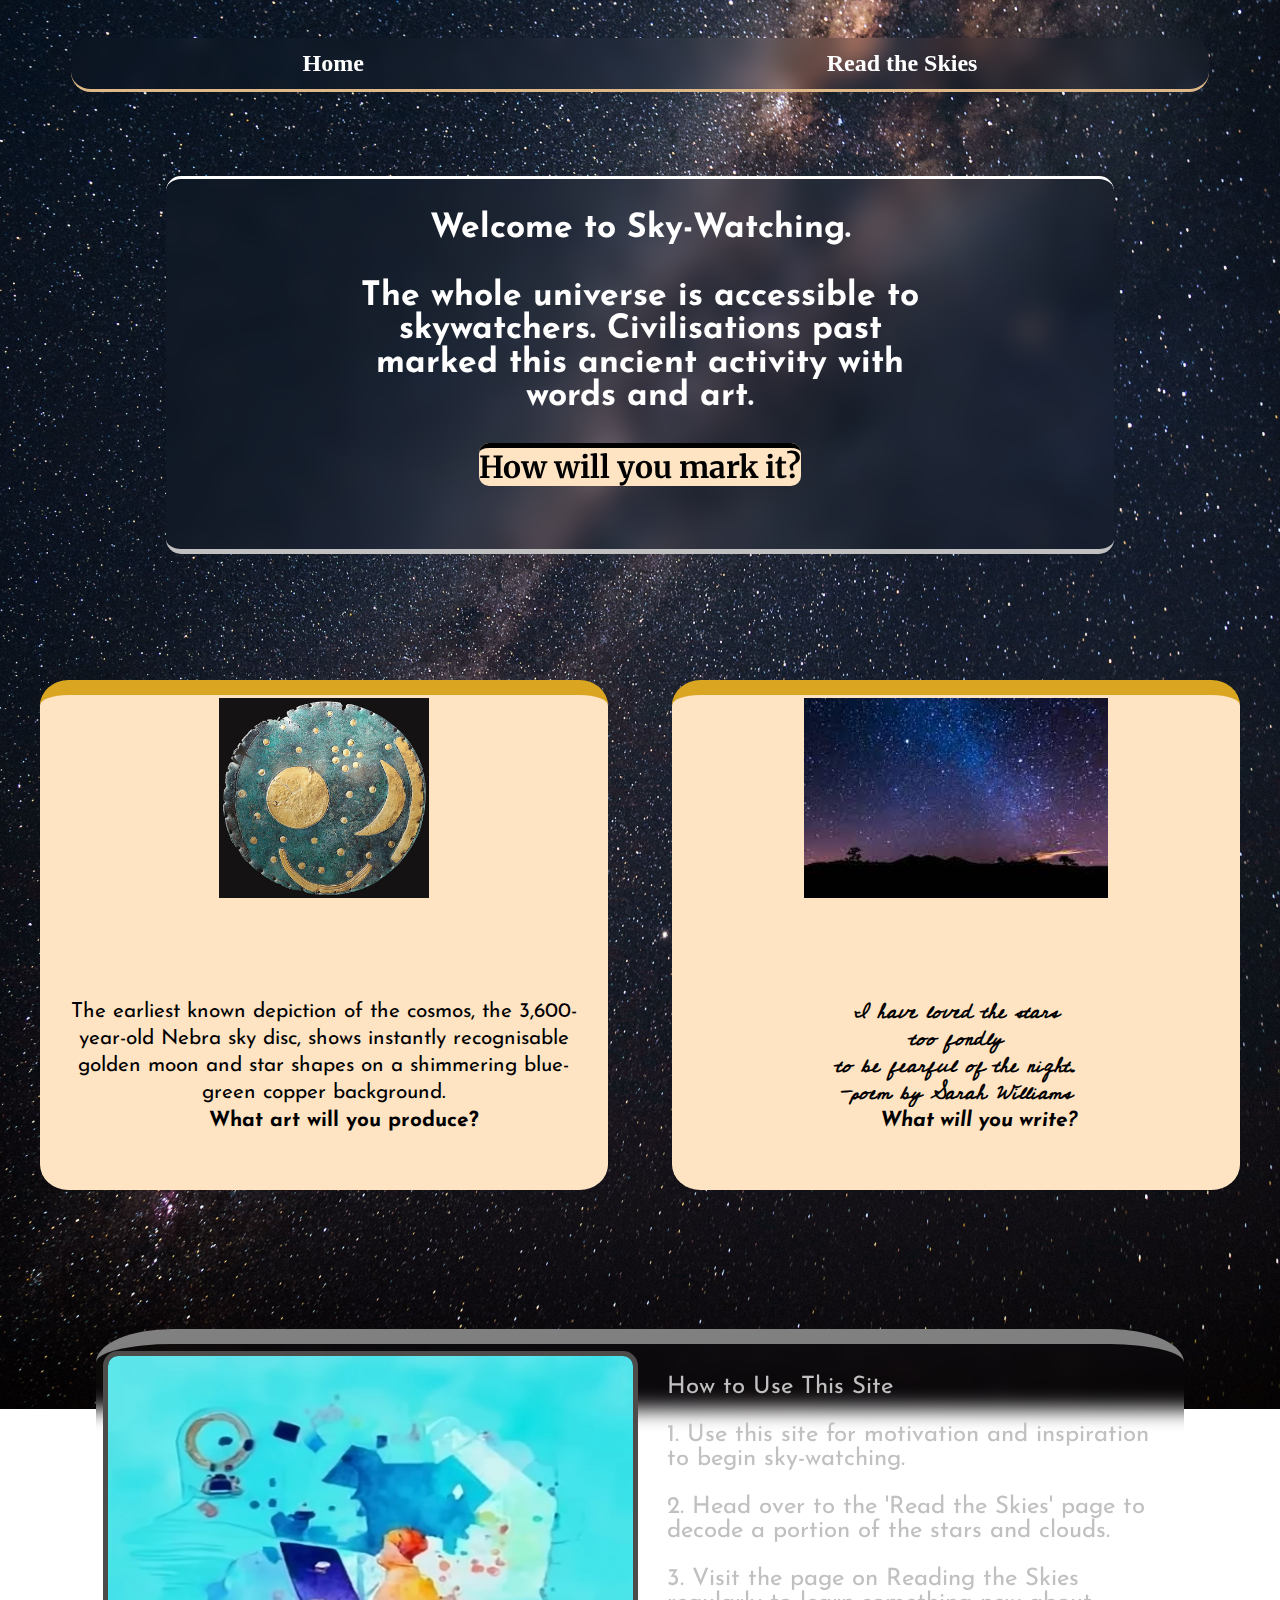
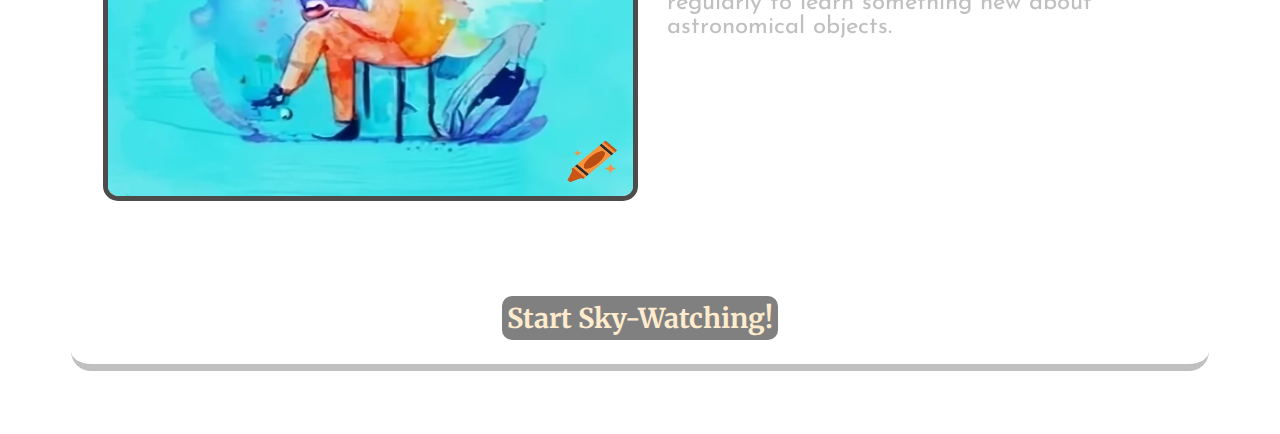
==== commit 9bfe6a57: "Styling the block contaning information fetched from the nasa APOD API" ====
--- a/index.html
+++ b/index.html
@@ -44,9 +44,9 @@
       <img id="website_use_img" src="images/website-use.jpg" alt="Person sitting infront of a computer">
       <div id="website_use_text">
         <p>How to Use This Site</p>
-        <p>1. Follow the steps on Start Sky-Watching.</p>
-        <p>2. Look forward to sky events highlighed on Sky Calendar. </p>
-        <p>3. Support the Author on the About page.</p>
+        <p>1. Use this site for motivation and inspiration to begin sky-watching.</p>
+        <p>2. Head over to the 'Read the Skies' page to decode a portion of the stars and clouds. </p>
+        <p>3. Visit the page on Reading the Skies regularly to learn something new about astronomical objects.</p>
       </div>
     </div>
     <div id="homepage_action">
--- a/css/styles.css
+++ b/css/styles.css
@@ -279,7 +279,7 @@
   margin-top: 0;
   padding-left: 9%;
   padding-right: 9%;
-  margin-bottom: 21%;
+  margin-bottom: 7%;
 }
 
 /* designing the conatiner that holds both the slideshows */
@@ -437,7 +437,7 @@
   color: white;
 }
 
-/* Number text (1/3 etc) */
+/* Number text (1/4 etc.) */
 .numbertext_2_1,
 .numbertext_2_2 {
   font-size: 15px;
@@ -452,6 +452,59 @@
 
 .numbertext_2_2 {
   color: black;
+}
+
+#nasa_apod {
+  font-family: "Merriweather", serif;
+  margin: auto;
+}
+
+#info-container {
+  display:flex;
+  flex-direction: row;
+  backdrop-filter: blur(15px);
+  width: 80%;
+  height: fit-content;
+  margin: auto;
+  padding: 1rem;
+  border-radius: 15px;
+  border: 5px solid silver;
+  margin-top: 2%;
+  margin-bottom: 7%;
+}
+
+#image-container {
+  text-align: center;
+  width: 50%;
+  margin-bottom: 2rem;
+  display:flex;
+  justify-content: center;
+  margin: 0;
+  border: 5px solid grey;
+  border-radius: 15px;
+}
+
+#apod_img {
+  width: 100%;
+  height: 100%;
+  border-radius: 15px;
+}
+
+#apod_title, #apod_explanation, #apod_intro {
+  text-align: center;
+  font-size: 1.3em;
+  font-weight: bold;
+  color: white;
+  align-items: stretch;
+  margin: auto;
+  line-height: 2;
+}
+
+#apod_explanation {
+  font-size: 1em;
+  font-weight: 100;
+  line-height: 1.5;
+  width: 50%;
 }
 
 
@@ -567,31 +620,20 @@
     font-size: 0.9em;
   }
 
-  .footer {
-    display: flex;
-    flex-direction: row;
-    flex-grow: initial;
-    border-radius: 20px;
-    transform: none;
-    opacity: 1;
-    height: 15%;
-    position: relative;
-    gap: 0.1px;
-    bottom: 100px;
-    box-sizing: border-box;
-    border-bottom: 5px solid silver;
-    background: transparent;
-    backdrop-filter: blur(10px);
-    width: 70%;
+  #info-container {
+    flex-direction: column;
+  }
+
+  #image-container {
     margin: auto;
-    justify-content: center;
-  }
-
-  .footer a {
-    padding: 1%;
-    color: silver;
-    font-size: 1.75em;
-    text-align: center;
+    width: 100%;
+    height: 50%;
+  }
+
+  #apod_explanation {
+    width: 100%;
+    height: 50%;
+    padding: 2%;
   }
 }
 
@@ -706,30 +748,20 @@
     font-size: 1.25em;
   }
 
-  .footer {
-    display: flex;
-    flex-direction: row;
-    flex-grow: initial;
-    border-radius: 20px;
-    transform: none;
-    opacity: 1;
-    height: 15%;
-    position: relative;
-    gap: 0.1px;
-    bottom: 100px;
-    box-sizing: border-box;
-    border-bottom: 5px solid silver;
-    background: transparent;
-    backdrop-filter: blur(10px);
-    width: 70%;
+  #info-container {
+    flex-direction: column;
+  }
+
+  #image-container {
     margin: auto;
-    justify-content: center;
-  }
-
-  .footer a {
-    padding: 1%;
-    color: silver;
-    font-size: 1.75em;
-    text-align: center;
-  }
+    width: 100%;
+    height: 50%;
+  }
+
+  #apod_explanation {
+    width: 100%;
+    height: 50%;
+    padding: 2%;
+  }
+  
 }